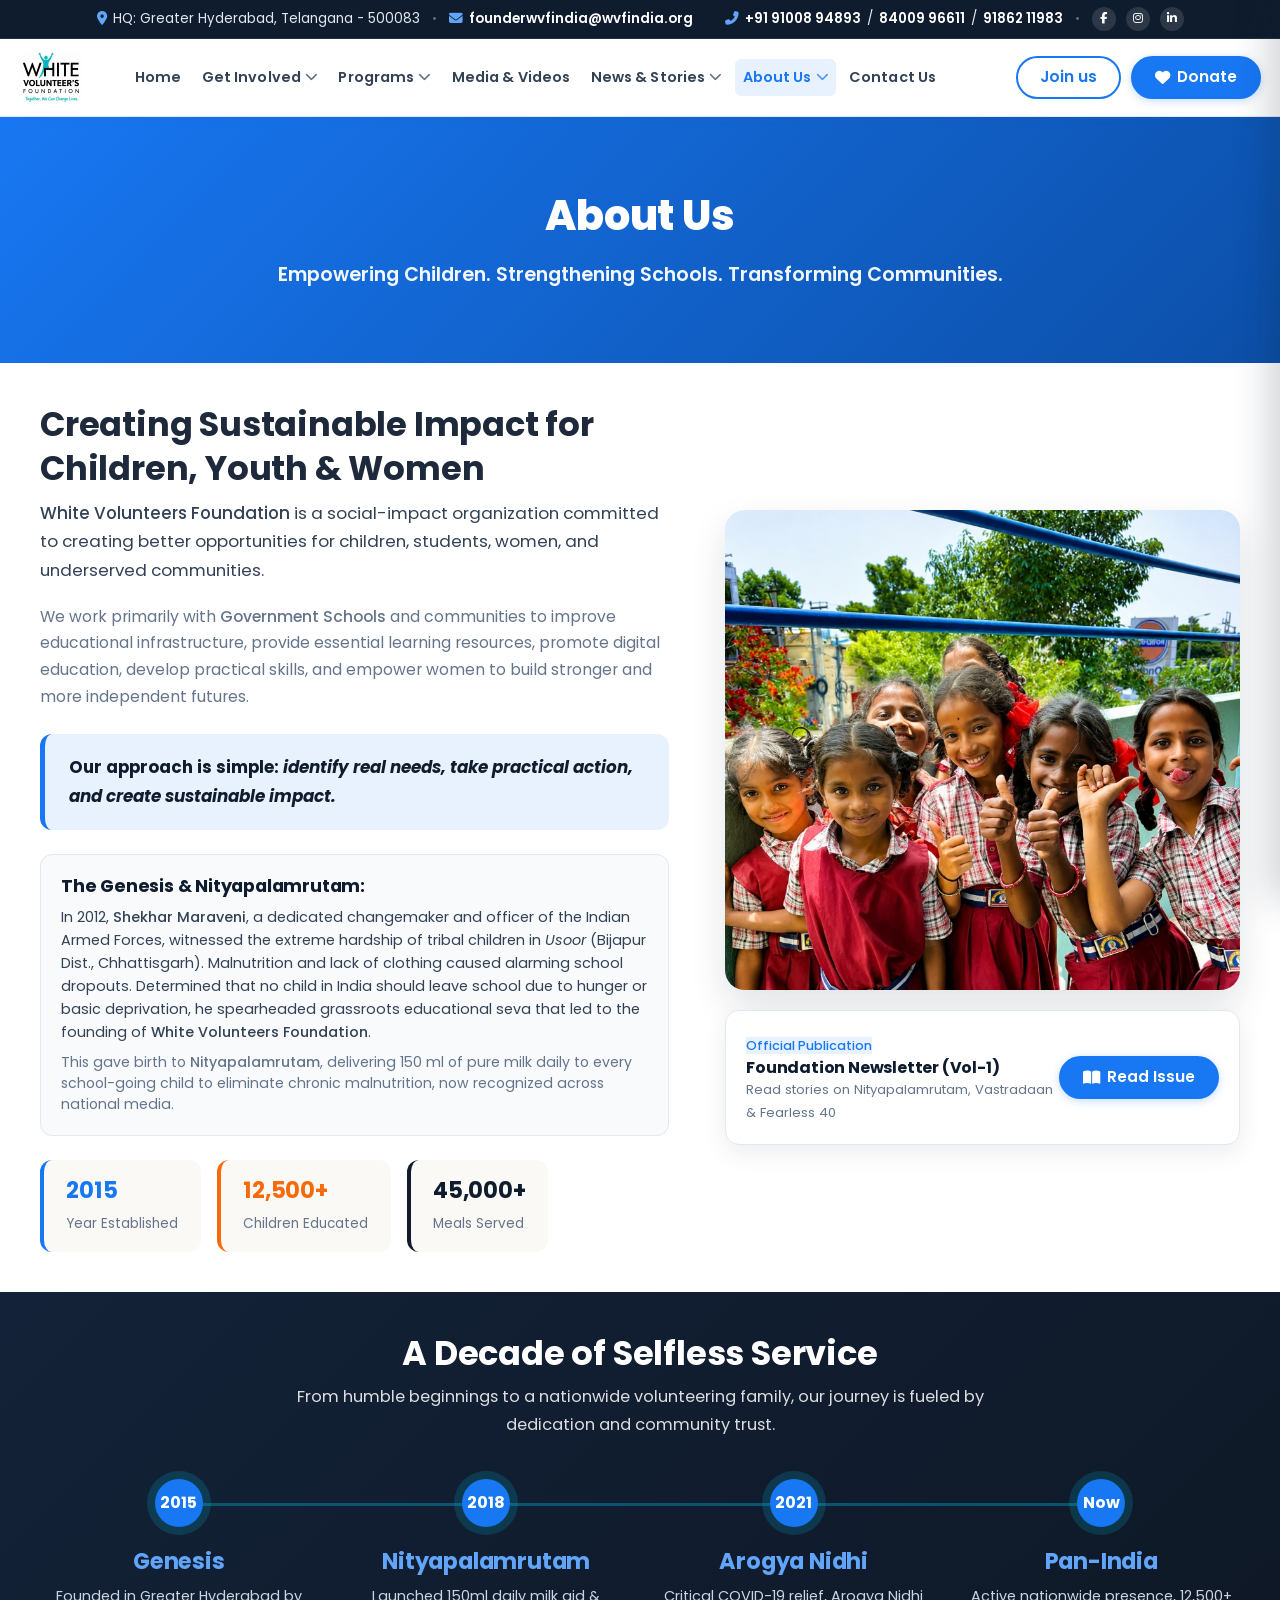
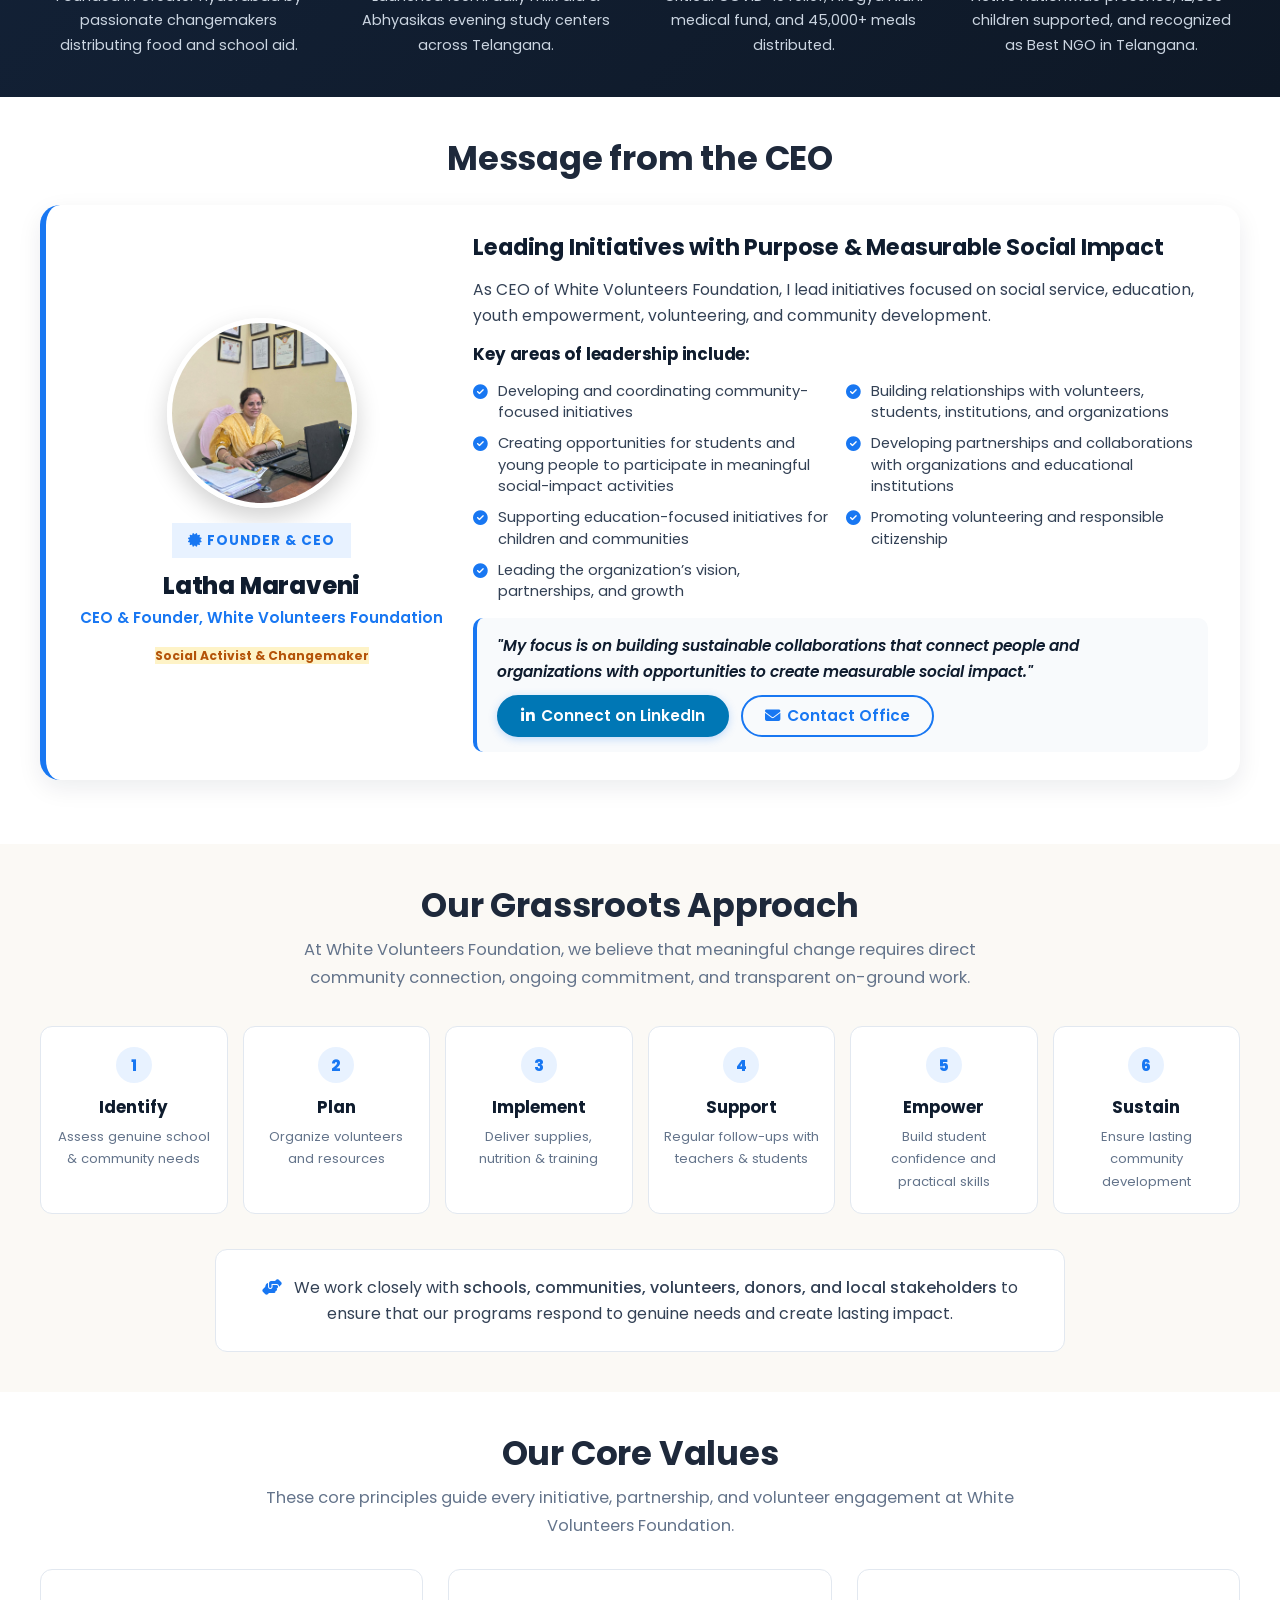
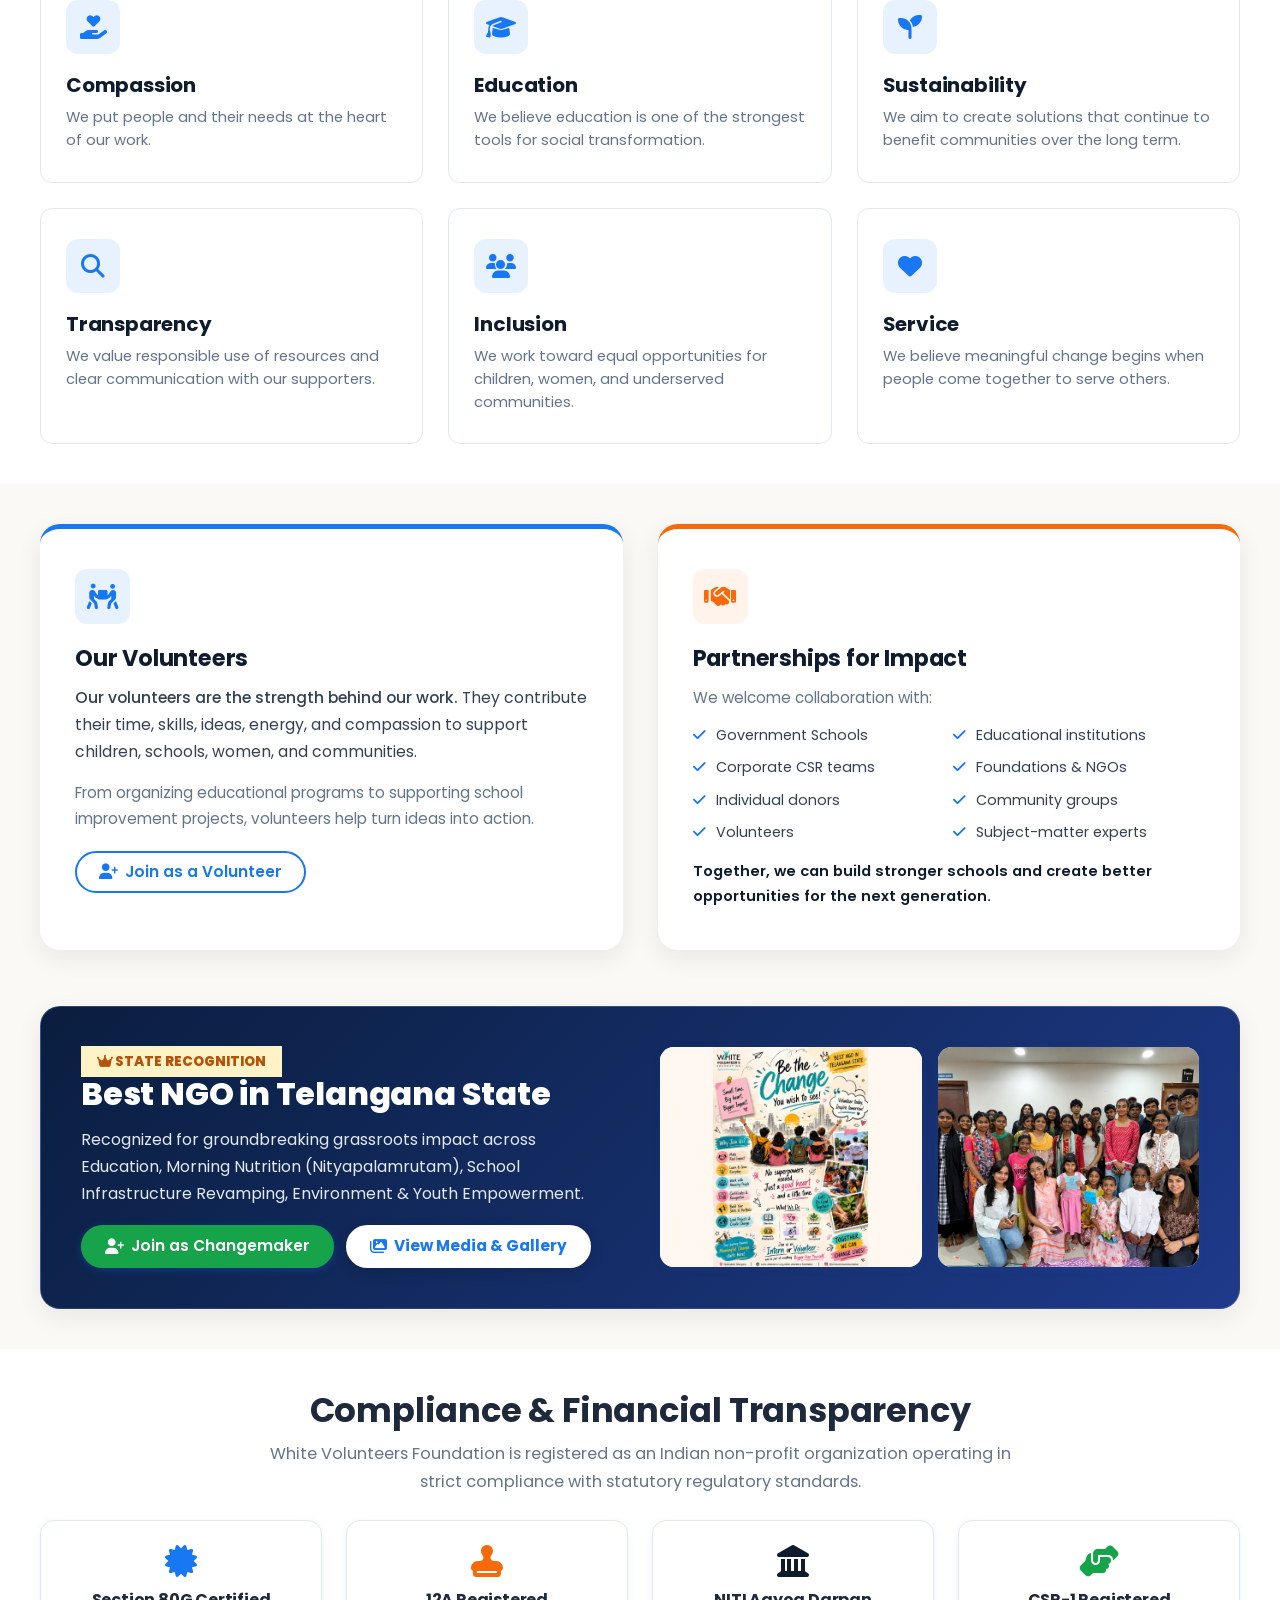
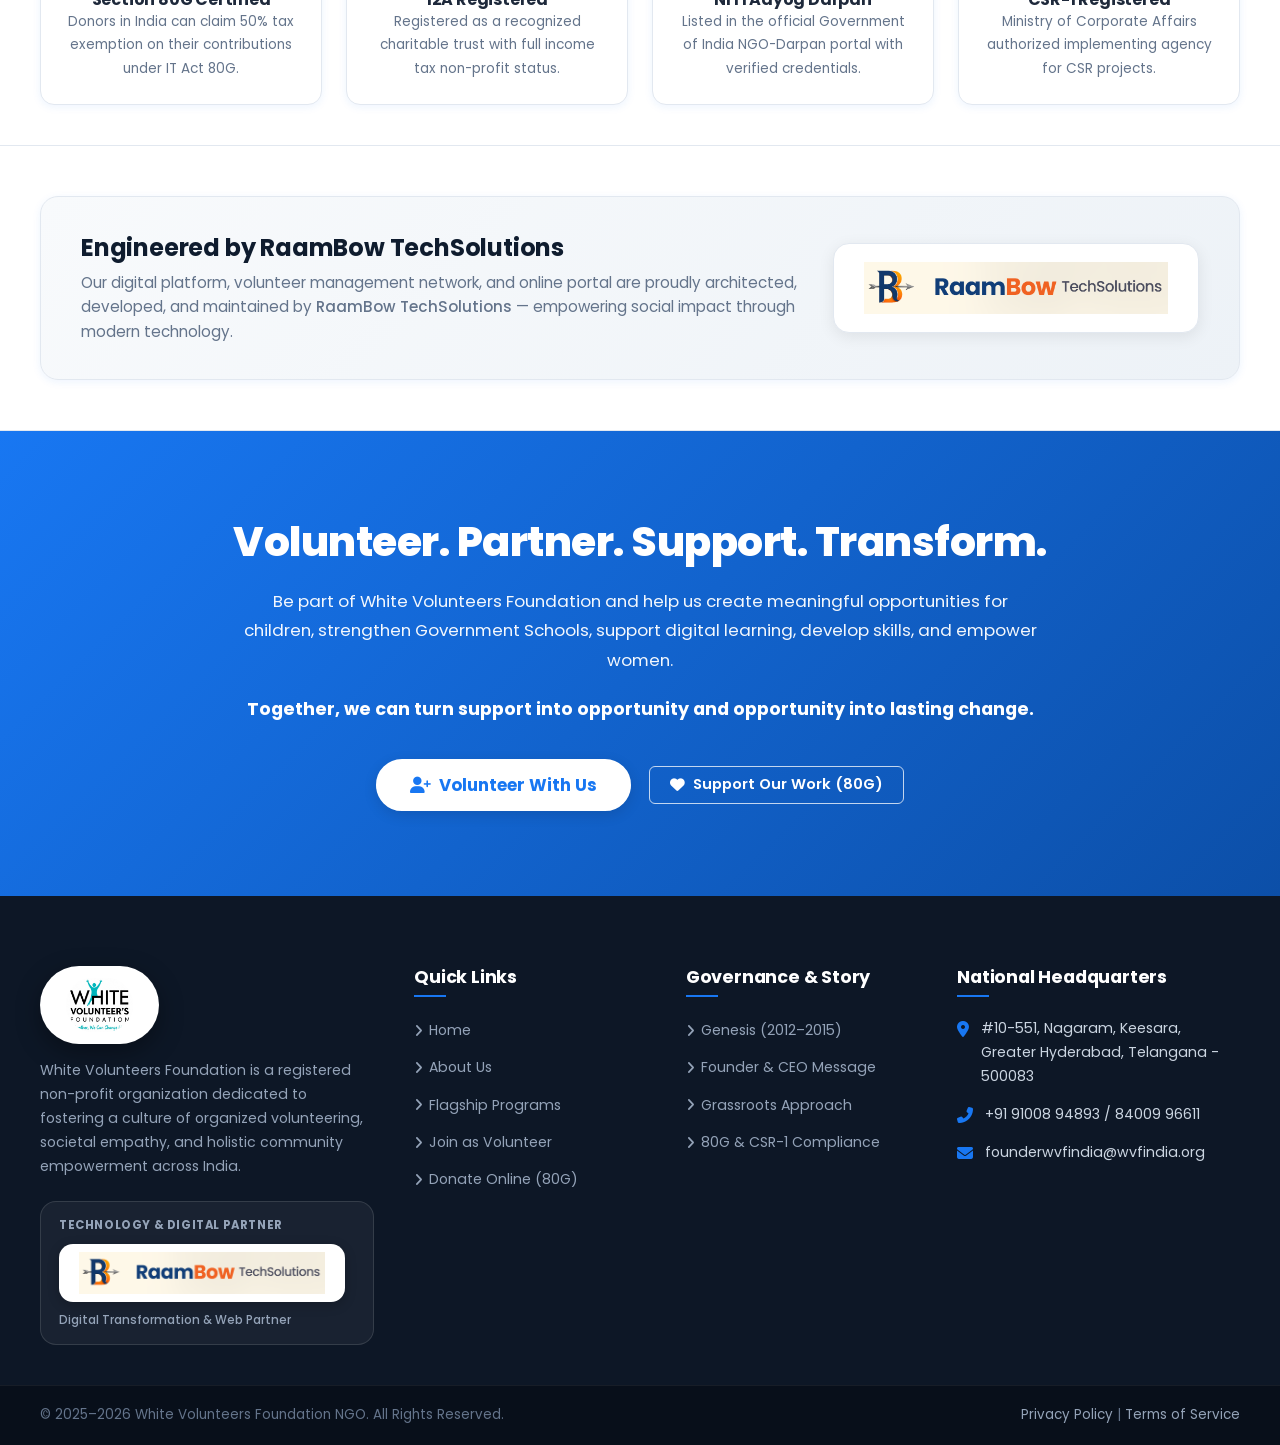
==== about.html @ 7753f667 "Update White Volunteers Foundation responsive UI, navigation and complete assets" ====
<!DOCTYPE html>
<html lang="en">
<head>
  <meta charset="UTF-8">
  <meta name="viewport" content="width=device-width, initial-scale=1.0">
  <title>About Us | White Volunteers Foundation</title>
  <meta name="description" content="Learn about White Volunteers Foundation's history, vision, leadership, philosophy of seva, and commitment to transparent social impact since 2015.">
  
  <!-- Favicon -->
  <link rel="icon" type="image/png" href="assets/images/logo.png">
  
  <!-- Google Fonts (Poppins: 400, 500, 600, 700, 800) -->
  <link rel="preconnect" href="https://fonts.googleapis.com">
  <link rel="preconnect" href="https://fonts.gstatic.com" crossorigin>
  <link href="https://fonts.googleapis.com/css2?family=Poppins:ital,wght@0,300;0,400;0,500;0,600;0,700;0,800;0,900;1,400;1,500;1,600;1,700&display=swap" rel="stylesheet">
  
  <!-- Font Awesome Icons -->
  <link rel="stylesheet" href="https://cdnjs.cloudflare.com/ajax/libs/font-awesome/6.5.1/css/all.min.css">
  
  <!-- Main Stylesheet -->
  <link rel="stylesheet" href="assets/css/style.css?v=3.0">
  <style>
    @media (max-width: 1260px) {
      .nav-menu, .nav-menu * {
        display: none !important;
        visibility: hidden !important;
        opacity: 0 !important;
        height: 0 !important;
        width: 0 !important;
        overflow: hidden !important;
        pointer-events: none !important;
      }
      .header-actions .btn-outline {
        display: none !important;
      }
      .mobile-toggle {
        display: flex !important;
      }
    }
  </style>

  <script>
    if ('scrollRestoration' in history) {
      history.scrollRestoration = 'manual';
    }
    window.scrollTo(0, 0);
  </script>
</head>
<body>

  <!-- Topbar -->
  <div class="topbar">
    <div class="container topbar-container">
      <div class="topbar-group">
        <span class="topbar-item"><i class="fas fa-map-marker-alt"></i> HQ: Greater Hyderabad, Telangana - 500083</span>
        <span class="topbar-sep">&bull;</span>
        <span class="topbar-item"><i class="fas fa-envelope"></i> <a href="mailto:founderwvfindia@wvfindia.org">founderwvfindia@wvfindia.org</a></span>
      </div>

      <div class="topbar-group">
        <span class="topbar-item"><i class="fas fa-phone-alt"></i> <a href="tel:+919100894893">+91 91008 94893</a> / <a href="tel:+918400996611">84009 96611</a> / <a href="tel:+919186211983">91862 11983</a></span>
        <span class="topbar-sep">&bull;</span>
        <div class="topbar-socials">
          <a href="https://www.facebook.com/www.wvfindia.org?mibextid=rS40aB7S9Ucbxw6v" target="_blank" aria-label="Facebook"><i class="fab fa-facebook-f"></i></a>
          <a href="https://www.instagram.com/p/DHYTIrJPWHr/?igsh=NXNieDFqODU4czhj" target="_blank" aria-label="Instagram"><i class="fab fa-instagram"></i></a>
          <a href="https://in.linkedin.com/in/latha-maraveni-44308a165" target="_blank" aria-label="LinkedIn"><i class="fab fa-linkedin-in"></i></a>
        </div>
      </div>
    </div>
  </div>

  <!-- Site Header -->
  <header class="site-header">
    <div class="container">
      <nav class="navbar">
        <!-- Logo -->
        <a href="index.html" class="logo-container" aria-label="White Volunteers Foundation Home">
          <img src="assets/images/logo.png" alt="White Volunteer's Foundation" class="brand-logo-img">
        </a>

        <!-- Desktop Navigation Menu -->
        <ul class="nav-menu">
          <li class="nav-item">
            <a href="index.html" class="nav-link">Home</a>
          </li>

          <!-- Get Involved Dropdown -->
          <li class="nav-item has-mega-menu">
            <a href="volunteer.html" class="nav-link">Get Involved <i class="fas fa-chevron-down"></i></a>
            <div class="mega-menu">
              <div class="container">
                <div class="mega-menu-grid">
                  <div>
                    <h4 class="mega-col-title">Volunteering Tracks</h4>
                    <ul class="mega-list">
                      <li><a href="volunteer.html#community-internship">Community Connect Internship</a></li>
                      <li><a href="volunteer.html" onclick="openVolunteerModal('Weekend Seva')">Weekend School Seva</a></li>
                      <li><a href="volunteer.html" onclick="openVolunteerModal('Skill Mentorship')">Student Skill Mentorship</a></li>
                      <li><a href="volunteer.html" onclick="openVolunteerModal('School Kit Drive')">School Kit Donation Drive</a></li>
                    </ul>
                  </div>
                  <div>
                    <h4 class="mega-col-title">Partnerships</h4>
                    <ul class="mega-list">
                      <li><a href="programs.html">Corporate CSR Collaborations</a></li>
                      <li><a href="about.html#values">Institutional Partnerships</a></li>
                      <li><a href="about.html#impact-approach">Our Grassroots Approach</a></li>
                      <li><a href="contact.html">Partner With Us</a></li>
                    </ul>
                  </div>
                  <div>
                    <h4 class="mega-col-title">Giving & Impact</h4>
                    <ul class="mega-list">
                      <li><a href="donate.html">Online Donation (80G Exemption)</a></li>
                      <li><a href="donate.html#payment-portal">Scan PhonePe QR</a></li>
                      <li><a href="newsletter.html">Foundation Newsletter Vol-1</a></li>
                    </ul>
                  </div>
                  <div class="mega-cta-card">
                    <h4>Make a Difference</h4>
                    <p>Join over 12,500 active volunteers today!</p>
                    <button class="btn btn-primary btn-sm" onclick="openVolunteerModal('Header Menu Signup')"><i class="fas fa-user-plus"></i> Join as Volunteer</button>
                  </div>
                </div>
              </div>
            </div>
          </li>

          <!-- Programs Dropdown -->
          <li class="nav-item has-mega-menu">
            <a href="programs.html" class="nav-link">Programs <i class="fas fa-chevron-down"></i></a>
            <div class="mega-menu">
              <div class="container">
                <div class="mega-menu-grid">
                  <div>
                    <h4 class="mega-col-title">5 Key Projects</h4>
                    <ul class="mega-list">
                      <li><a href="javascript:void(0)" onclick="openProjectModal(1)">1. School Renovation</a></li>
                      <li><a href="javascript:void(0)" onclick="openProjectModal(2)">2. Stationery Distribution</a></li>
                      <li><a href="javascript:void(0)" onclick="openProjectModal(3)">3. Student Skill Development</a></li>
                      <li><a href="javascript:void(0)" onclick="openProjectModal(4)">4. Digital Library in Schools</a></li>
                      <li><a href="javascript:void(0)" onclick="openProjectModal(5)">5. Women Empowerment</a></li>
                    </ul>
                  </div>
                  <div>
                    <h4 class="mega-col-title">Flagship Drives</h4>
                    <ul class="mega-list">
                      <li><a href="newsletter.html#nityapalamrutam">Nityapalamrutam Milk Aid</a></li>
                      <li><a href="newsletter.html#vastradaan">Vastradaan Clothing Drive</a></li>
                      <li><a href="newsletter.html#bhuddhishakti">Bhuddhishakti Scholarships</a></li>
                      <li><a href="newsletter.html#brainybirds">#BRAINYBIRDS School Seva</a></li>
                    </ul>
                  </div>
                  <div>
                    <h4 class="mega-col-title">Special Campaigns</h4>
                    <ul class="mega-list">
                      <li><a href="volunteer.html#internship">Community Connect Internship</a></li>
                      <li><a href="javascript:void(0)" onclick="openDonateModal(200, 'Education Today - 500 Children')">Education Today Campaign</a></li>
                      <li><a href="programs.html">View All Flagship Programs</a></li>
                    </ul>
                  </div>
                  <div class="mega-cta-card">
                    <h4 style="color: var(--primary);">Support A Child</h4>
                    <p>Sponsor a child's complete school stationery kit for only ₹200.</p>
                    <button class="btn btn-primary btn-sm" onclick="openDonateModal(200, 'Sponsor a Child')"><i class="fas fa-heart"></i> Donate ₹200</button>
                  </div>
                </div>
              </div>
            </div>
          </li>

          <!-- Media & Videos Link -->
          <li class="nav-item">
            <a href="media.html" class="nav-link">Media & Videos</a>
          </li>

          <!-- News & Stories Dropdown -->
          <li class="nav-item">
            <a href="newsletter.html" class="nav-link">News & Stories <i class="fas fa-chevron-down"></i></a>
            <ul class="dropdown-menu">
              <li><a href="newsletter.html" class="dropdown-item">Foundation Newsletter (Vol-1)</a></li>
              <li><a href="media.html" class="dropdown-item">Video Documentaries & Ground Action</a></li>
              <li><a href="https://timesofindia.indiatimes.com/city/hyderabad/officers-initiative-provides-nutrition-to-3k-students/amp_articleshow/116662040.cms" target="_blank" class="dropdown-item">Times of India National Feature</a></li>
              <li><a href="https://www.sakshi.com/telugu-news/family/start-school-breakfast-latha-maraveni-latha-maraveni-1443149" target="_blank" class="dropdown-item">Sakshi News Story</a></li>
            </ul>
          </li>

          <!-- About Us Dropdown -->
          <li class="nav-item">
            <a href="about.html" class="nav-link active">About Us <i class="fas fa-chevron-down"></i></a>
            <ul class="dropdown-menu">
              <li><a href="about.html#story" class="dropdown-item">Our Story & Journey</a></li>
              <li><a href="about.html#leadership-note" class="dropdown-item">Message from the CEO</a></li>
              <li><a href="about.html#impact-approach" class="dropdown-item">Our Grassroots Approach</a></li>
              <li><a href="about.html#values" class="dropdown-item">Our 6 Core Values</a></li>
            </ul>
          </li>

          <!-- Contact Us Link -->
          <li class="nav-item">
            <a href="contact.html" class="nav-link">Contact Us</a>
          </li>
        </ul>

        <!-- Right Side Action Buttons -->
        <div class="header-actions">
          <button class="btn btn-outline btn-sm" onclick="openVolunteerModal('Header Volunteer')">Join us</button>
          <button class="btn btn-primary btn-sm" onclick="openDonateModal(1000, 'Header Donate')"><i class="fas fa-heart"></i> Donate</button>
          <button class="mobile-toggle" aria-label="Open Navigation Menu"><i class="fas fa-bars"></i></button>
        </div>
      </nav>
    </div>
  </header>

  <!-- =========================================================================
       3. Mobile Off-Canvas Drawer (Rich, Interactive Navigation)
       ========================================================================= -->
  <div class="mobile-drawer-overlay"></div>
  <div class="mobile-drawer">
    <div class="drawer-header">
      <a href="index.html" class="logo-container" aria-label="White Volunteers Foundation">
        <img src="assets/images/logo.png" alt="White Volunteers Foundation" style="height: 48px; border-radius: 6px;">
      </a>
      <button class="drawer-close" aria-label="Close Navigation"><i class="fas fa-times"></i></button>
    </div>
    <ul class="mobile-nav-list">
      <li>
        <a href="index.html" class="mobile-nav-link">
          <span><i class="fas fa-home mobile-nav-icon"></i> Home</span>
        </a>
      </li>
      <li>
        <a href="volunteer.html" class="mobile-nav-link">
          <span><i class="fas fa-hands-helping mobile-nav-icon"></i> Get Involved</span>
        </a>
      </li>
      <li class="mobile-has-sub">
        <div class="mobile-link-row">
          <a href="programs.html" class="mobile-nav-link">
            <span><i class="fas fa-graduation-cap mobile-nav-icon"></i> Programs</span>
          </a>
          <button class="mobile-sub-toggle" aria-label="Toggle Programs Submenu"><i class="fas fa-chevron-down"></i></button>
        </div>
        <ul class="mobile-sub-menu">
          <li><a href="programs.html#breakfast"><i class="fas fa-utensils"></i> Free Breakfast Seva</a></li>
          <li><a href="programs.html#studyhours"><i class="fas fa-book-reader"></i> Evening Study Hours</a></li>
          <li><a href="newsletter.html#vastradaan"><i class="fas fa-tshirt"></i> Vastradaan Clothes</a></li>
          <li><a href="newsletter.html#bhuddhishakti"><i class="fas fa-award"></i> Bhuddhishakti Awards</a></li>
          <li><a href="newsletter.html#brainybirds"><i class="fas fa-dove"></i> #BRAINYBIRDS Seva</a></li>
          <li><a href="programs.html"><i class="fas fa-arrow-right"></i> View All 5 Programs</a></li>
        </ul>
      </li>
      <li>
        <a href="media.html" class="mobile-nav-link">
          <span><i class="fas fa-photo-video mobile-nav-icon"></i> Media & Videos</span>
        </a>
      </li>
      <li class="mobile-has-sub">
        <div class="mobile-link-row">
          <a href="newsletter.html" class="mobile-nav-link">
            <span><i class="fas fa-newspaper mobile-nav-icon"></i> News & Stories</span>
          </a>
          <button class="mobile-sub-toggle" aria-label="Toggle Stories Submenu"><i class="fas fa-chevron-down"></i></button>
        </div>
        <ul class="mobile-sub-menu">
          <li><a href="newsletter.html"><i class="fas fa-file-alt"></i> Foundation Newsletter (Vol-1)</a></li>
          <li><a href="media.html"><i class="fas fa-video"></i> Video Documentaries</a></li>
          <li><a href="https://timesofindia.indiatimes.com/city/hyderabad/officers-initiative-provides-nutrition-to-3k-students/amp_articleshow/116662040.cms" target="_blank"><i class="fas fa-external-link-alt"></i> Times of India National Feature</a></li>
          <li><a href="https://www.sakshi.com/telugu-news/family/start-school-breakfast-latha-maraveni-latha-maraveni-1443149" target="_blank"><i class="fas fa-external-link-alt"></i> Sakshi News Story</a></li>
        </ul>
      </li>
      <li class="mobile-has-sub open">
        <div class="mobile-link-row">
          <a href="about.html" class="mobile-nav-link active">
            <span><i class="fas fa-users mobile-nav-icon"></i> About Us</span>
          </a>
          <button class="mobile-sub-toggle" aria-label="Toggle About Submenu"><i class="fas fa-chevron-down"></i></button>
        </div>
        <ul class="mobile-sub-menu">
          <li><a href="about.html#story"><i class="fas fa-heart"></i> Our Story & Journey</a></li>
          <li><a href="about.html#leadership-note"><i class="fas fa-user-tie"></i> Message from the CEO</a></li>
          <li><a href="about.html#impact-approach"><i class="fas fa-seedling"></i> Grassroots Approach</a></li>
          <li><a href="about.html#values"><i class="fas fa-check-circle"></i> Our 6 Core Values</a></li>
        </ul>
      </li>
      <li>
        <a href="contact.html" class="mobile-nav-link">
          <span><i class="fas fa-phone-alt mobile-nav-icon"></i> Contact Us</span>
        </a>
      </li>
    </ul>
    <div class="drawer-footer">
      <button class="btn btn-primary" style="width: 100%; border-radius: 50px; font-weight: 700; padding: 12px;" onclick="openDonateModal(1000, 'Mobile Drawer')"><i class="fas fa-heart"></i> Donate Now</button>
      <button class="btn btn-outline" style="width: 100%; border-radius: 50px; font-weight: 600; padding: 10px;" onclick="openVolunteerModal('Mobile Drawer')"><i class="fas fa-user-plus"></i> Join as Volunteer</button>
      <div class="drawer-quick-contact">
        <a href="tel:+919100894893" class="quick-contact-btn"><i class="fas fa-phone-alt"></i> Call Us</a>
        <a href="https://wa.me/919100894893" target="_blank" class="quick-contact-btn whatsapp"><i class="fab fa-whatsapp"></i> WhatsApp</a>
      </div>
    </div>
  </div>

  <!-- Page Banner -->
  <section style="background: linear-gradient(135deg, var(--primary) 0%, #0c4fa8 100%); color: #fff; padding: 4.5rem 0; text-align: center;">
    <div class="container">
      <h1 style="color: #ffffff; margin-bottom: 1rem; font-size: 2.6rem; font-weight: 800;">About Us</h1>
      <p style="color: rgba(255, 255, 255, 0.95); max-width: 780px; margin: 0 auto; font-size: 1.2rem; font-weight: 600;">
        Empowering Children. Strengthening Schools. Transforming Communities.
      </p>
    </div>
  </section>

  <!-- About Us & Our Core Approach -->
  <section class="section-padding" id="story">
    <div class="container">
      <div style="display: grid; grid-template-columns: 1.1fr 0.9fr; gap: 3.5rem; align-items: center;">
        <div>
          <h2 class="section-title align-left">Creating Sustainable Impact for Children, Youth & Women</h2>
          <p style="font-size: 1.05rem; line-height: 1.7; color: var(--text-main); margin-bottom: 1.2rem;">
            <strong>White Volunteers Foundation</strong> is a social-impact organization committed to creating better opportunities for children, students, women, and underserved communities.
          </p>
          <p style="font-size: 0.98rem; line-height: 1.7; color: var(--text-muted); margin-bottom: 1.2rem;">
            We work primarily with <strong>Government Schools</strong> and communities to improve educational infrastructure, provide essential learning resources, promote digital education, develop practical skills, and empower women to build stronger and more independent futures.
          </p>
          <div style="background: var(--primary-light); padding: 1.2rem 1.5rem; border-radius: 12px; border-left: 5px solid var(--primary); margin: 1.5rem 0;">
            <p style="margin: 0; font-weight: 700; color: var(--secondary); font-size: 1.05rem;">
              Our approach is simple: <em>identify real needs, take practical action, and create sustainable impact.</em>
            </p>
          </div>
          
          <div style="background: var(--bg-subtle); padding: 20px; border-radius: 12px; margin-top: 20px; border: 1px solid var(--border-color);">
            <h4 style="color: var(--secondary); font-size: 1.1rem; margin-bottom: 8px;">The Genesis & Nityapalamrutam:</h4>
            <p style="font-size: 0.9rem; line-height: 1.6; color: var(--text-main); margin-bottom: 8px;">
              In 2012, <strong>Shekhar Maraveni</strong>, a dedicated changemaker and officer of the Indian Armed Forces, witnessed the extreme hardship of tribal children in <em>Usoor</em> (Bijapur Dist., Chhattisgarh). Malnutrition and lack of clothing caused alarming school dropouts. Determined that no child in India should leave school due to hunger or basic deprivation, he spearheaded grassroots educational seva that led to the founding of <strong>White Volunteers Foundation</strong>.
            </p>
            <p style="font-size: 0.88rem; line-height: 1.5; color: var(--text-muted); margin: 0;">
              This gave birth to <strong>Nityapalamrutam</strong>, delivering 150 ml of pure milk daily to every school-going child to eliminate chronic malnutrition, now recognized across national media.
            </p>
          </div>

          <div style="display: flex; gap: 1rem; margin-top: 1.5rem; flex-wrap: wrap;">
            <div style="background: var(--bg-warm); padding: 1rem 1.4rem; border-radius: 12px; border-left: 4px solid var(--primary);">
              <h4 style="color: var(--primary); font-size: 1.4rem; margin-bottom: 0.2rem;">2015</h4>
              <span style="font-size: 0.85rem; color: var(--text-muted);">Year Established</span>
            </div>
            <div style="background: var(--bg-warm); padding: 1rem 1.4rem; border-radius: 12px; border-left: 4px solid var(--accent);">
              <h4 style="color: var(--accent); font-size: 1.4rem; margin-bottom: 0.2rem;">12,500+</h4>
              <span style="font-size: 0.85rem; color: var(--text-muted);">Children Educated</span>
            </div>
            <div style="background: var(--bg-warm); padding: 1rem 1.4rem; border-radius: 12px; border-left: 4px solid var(--secondary);">
              <h4 style="color: var(--secondary); font-size: 1.4rem; margin-bottom: 0.2rem;">45,000+</h4>
              <span style="font-size: 0.85rem; color: var(--text-muted);">Meals Served</span>
            </div>
          </div>
        </div>

        <div>
          <img src="assets/images/school-girls-thumbs-up-outdoors.jpg" alt="White Volunteers Foundation School Engagement - Joyful Students" style="border-radius: 20px; box-shadow: var(--shadow-lg); width: 100%; height: 480px; object-fit: cover; object-position: center 15%;">
          
          <div style="background: #ffffff; padding: 20px; border-radius: 14px; box-shadow: var(--shadow-md); margin-top: 20px; border: 1px solid var(--border-color); display: flex; justify-content: space-between; align-items: center;">
            <div>
              <span class="badge" style="background: var(--primary-light); color: var(--primary); margin-bottom: 5px; font-size: 0.8rem;">Official Publication</span>
              <h4 style="margin: 0; font-size: 1rem; color: var(--secondary);">Foundation Newsletter (Vol-1)</h4>
              <p style="margin: 0; font-size: 0.82rem; color: var(--text-muted);">Read stories on Nityapalamrutam, Vastradaan & Fearless 40</p>
            </div>
            <a href="newsletter.html" class="btn btn-primary btn-sm"><i class="fas fa-book-open"></i> Read Issue</a>
          </div>
        </div>
      </div>
    </div>
  </section>


  <!-- Timeline / Milestone Section -->
  <section class="section-padding timeline-section" id="story">
    <div class="container">
      <div class="section-header text-center">
        <h2 class="section-title" style="color: #fff;">A Decade of Selfless Service</h2>
        <p class="section-desc" style="color: rgba(255, 255, 255, 0.85);">From humble beginnings to a nationwide volunteering family, our journey is fueled by dedication and community trust.</p>
      </div>

      <div class="timeline">
        <div class="timeline-line"></div>
        <div class="timeline-item">
          <span class="dot">2015</span>
          <h3>Genesis</h3>
          <p>Founded in Greater Hyderabad by passionate changemakers distributing food and school aid.</p>
        </div>
        <div class="timeline-item">
          <span class="dot">2018</span>
          <h3>Nityapalamrutam</h3>
          <p>Launched 150ml daily milk aid &amp; Abhyasikas evening study centers across Telangana.</p>
        </div>
        <div class="timeline-item">
          <span class="dot">2021</span>
          <h3>Arogya Nidhi</h3>
          <p>Critical COVID-19 relief, Arogya Nidhi medical fund, and 45,000+ meals distributed.</p>
        </div>
        <div class="timeline-item">
          <span class="dot">Now</span>
          <h3>Pan-India</h3>
          <p>Active nationwide presence, 12,500+ children supported, and recognized as Best NGO in Telangana.</p>
        </div>
      </div>
    </div>
  </section>

  <!-- CEO Leadership Note -->
  <section class="section-padding" id="leadership-note">
    <div class="container">
      <div class="section-header text-center">
        <h2 class="section-title">Message from the CEO</h2>
      </div>

      <div class="ceo-card">
        <div class="ceo-avatar-wrap">
          <div style="width: 190px; height: 190px; border-radius: 50%; overflow: hidden; margin: 0 auto 15px; border: 5px solid #ffffff; box-shadow: 0 10px 25px rgba(0,0,0,0.18);">
            <img src="assets/images/founder-ceo-latha-maraveni.jpg" alt="Latha Maraveni - CEO & Founder, White Volunteers Foundation" style="width: 100%; height: 100%; object-fit: cover; object-position: 40% 18%;">
          </div>
          <span class="ceo-badge-tag"><i class="fas fa-certificate"></i> Founder & CEO</span>
          <h3 class="ceo-name">Latha Maraveni</h3>
          <div class="ceo-role">CEO & Founder, White Volunteers Foundation</div>
          <div style="margin-top: 10px;">
            <span class="badge" style="background: #fef3c7; color: #b45309; font-size: 0.76rem; font-weight: 700;">Social Activist & Changemaker</span>
          </div>
        </div>

        <div class="ceo-content">
          <h3>Leading Initiatives with Purpose & Measurable Social Impact</h3>
          <p style="font-size: 0.98rem; line-height: 1.65; color: var(--text-main); margin-bottom: 15px;">
            As CEO of White Volunteers Foundation, I lead initiatives focused on social service, education, youth empowerment, volunteering, and community development.
          </p>
          
          <h4 style="font-size: 1.05rem; font-weight: 700; color: var(--secondary); margin-bottom: 10px;">Key areas of leadership include:</h4>
          <ul class="ceo-points-list">
            <li><i class="fas fa-check-circle"></i> Developing and coordinating community-focused initiatives</li>
            <li><i class="fas fa-check-circle"></i> Building relationships with volunteers, students, institutions, and organizations</li>
            <li><i class="fas fa-check-circle"></i> Creating opportunities for students and young people to participate in meaningful social-impact activities</li>
            <li><i class="fas fa-check-circle"></i> Developing partnerships and collaborations with organizations and educational institutions</li>
            <li><i class="fas fa-check-circle"></i> Supporting education-focused initiatives for children and communities</li>
            <li><i class="fas fa-check-circle"></i> Promoting volunteering and responsible citizenship</li>
            <li><i class="fas fa-check-circle"></i> Leading the organization’s vision, partnerships, and growth</li>
          </ul>

          <div style="background: var(--bg-subtle); padding: 15px 20px; border-radius: 10px; border-left: 4px solid var(--primary); margin-top: 15px;">
            <p style="font-weight: 600; color: var(--secondary); margin: 0 0 10px 0; font-size: 0.96rem; font-style: italic;">
              "My focus is on building sustainable collaborations that connect people and organizations with opportunities to create measurable social impact."
            </p>
            <div style="display: flex; gap: 12px; align-items: center; flex-wrap: wrap;">
              <a href="https://in.linkedin.com/in/latha-maraveni-44308a165" target="_blank" class="btn btn-primary btn-sm" style="background: #0077b5; border-color: #0077b5;"><i class="fab fa-linkedin-in"></i> Connect on LinkedIn</a>
              <a href="contact.html" class="btn btn-outline btn-sm"><i class="fas fa-envelope"></i> Contact Office</a>
            </div>
          </div>
        </div>
      </div>
    </div>
  </section>

  <!-- Our Grassroots Approach -->
  <section class="section-padding" style="background-color: var(--bg-warm);" id="impact-approach">
    <div class="container">
      <div class="section-header text-center">
        <h2 class="section-title">Our Grassroots Approach</h2>
        <p class="section-desc">At White Volunteers Foundation, we believe that meaningful change requires direct community connection, ongoing commitment, and transparent on-ground work.</p>
      </div>

      <div class="impact-lifecycle">
        <div class="lifecycle-step">
          <div class="lifecycle-step-num">1</div>
          <div class="lifecycle-step-title">Identify</div>
          <p style="font-size: 0.82rem; color: var(--text-muted); margin: 0;">Assess genuine school & community needs</p>
        </div>

        <div class="lifecycle-step">
          <div class="lifecycle-step-num">2</div>
          <div class="lifecycle-step-title">Plan</div>
          <p style="font-size: 0.82rem; color: var(--text-muted); margin: 0;">Organize volunteers and resources</p>
        </div>

        <div class="lifecycle-step">
          <div class="lifecycle-step-num">3</div>
          <div class="lifecycle-step-title">Implement</div>
          <p style="font-size: 0.82rem; color: var(--text-muted); margin: 0;">Deliver supplies, nutrition & training</p>
        </div>

        <div class="lifecycle-step">
          <div class="lifecycle-step-num">4</div>
          <div class="lifecycle-step-title">Support</div>
          <p style="font-size: 0.82rem; color: var(--text-muted); margin: 0;">Regular follow-ups with teachers & students</p>
        </div>

        <div class="lifecycle-step">
          <div class="lifecycle-step-num">5</div>
          <div class="lifecycle-step-title">Empower</div>
          <p style="font-size: 0.82rem; color: var(--text-muted); margin: 0;">Build student confidence and practical skills</p>
        </div>

        <div class="lifecycle-step">
          <div class="lifecycle-step-num">6</div>
          <div class="lifecycle-step-title">Sustain</div>
          <p style="font-size: 0.82rem; color: var(--text-muted); margin: 0;">Ensure lasting community development</p>
        </div>
      </div>

      <div style="background: #ffffff; padding: 25px 30px; border-radius: 12px; text-align: center; border: 1px solid var(--border-color); max-width: 850px; margin: 0 auto;">
        <p style="margin: 0; color: var(--text-main); font-size: 1rem; line-height: 1.6;">
          <i class="fas fa-hands-helping" style="color: var(--primary); margin-right: 8px;"></i>
          We work closely with <strong>schools, communities, volunteers, donors, and local stakeholders</strong> to ensure that our programs respond to genuine needs and create lasting impact.
        </p>
      </div>
    </div>
  </section>

  <!-- Our 6 Core Values -->
  <section class="section-padding" id="values">
    <div class="container">
      <div class="section-header text-center">
        <h2 class="section-title">Our Core Values</h2>
        <p class="section-desc">These core principles guide every initiative, partnership, and volunteer engagement at White Volunteers Foundation.</p>
      </div>

      <div class="values-grid-6">
        <div class="value-card-box">
          <div class="value-icon-circle"><i class="fas fa-hand-holding-heart"></i></div>
          <h3 class="value-title">Compassion</h3>
          <p class="value-desc">We put people and their needs at the heart of our work.</p>
        </div>

        <div class="value-card-box">
          <div class="value-icon-circle"><i class="fas fa-graduation-cap"></i></div>
          <h3 class="value-title">Education</h3>
          <p class="value-desc">We believe education is one of the strongest tools for social transformation.</p>
        </div>

        <div class="value-card-box">
          <div class="value-icon-circle"><i class="fas fa-seedling"></i></div>
          <h3 class="value-title">Sustainability</h3>
          <p class="value-desc">We aim to create solutions that continue to benefit communities over the long term.</p>
        </div>

        <div class="value-card-box">
          <div class="value-icon-circle"><i class="fas fa-search"></i></div>
          <h3 class="value-title">Transparency</h3>
          <p class="value-desc">We value responsible use of resources and clear communication with our supporters.</p>
        </div>

        <div class="value-card-box">
          <div class="value-icon-circle"><i class="fas fa-users"></i></div>
          <h3 class="value-title">Inclusion</h3>
          <p class="value-desc">We work toward equal opportunities for children, women, and underserved communities.</p>
        </div>

        <div class="value-card-box">
          <div class="value-icon-circle"><i class="fas fa-heart"></i></div>
          <h3 class="value-title">Service</h3>
          <p class="value-desc">We believe meaningful change begins when people come together to serve others.</p>
        </div>

      </div>
    </div>
  </section>

  <!-- Our Volunteers & Partnerships -->
  <section class="section-padding" style="background-color: var(--bg-warm);" id="volunteers-partnerships">
    <div class="container">
      <div style="display: grid; grid-template-columns: 1fr 1fr; gap: 35px;">
        <div style="background: #ffffff; padding: 40px 35px; border-radius: var(--radius-lg); box-shadow: var(--shadow-md); border-top: 5px solid var(--primary);">
          <div style="width: 55px; height: 55px; border-radius: 12px; background: var(--primary-light); color: var(--primary); display: flex; align-items: center; justify-content: center; font-size: 1.6rem; margin-bottom: 20px;">
            <i class="fas fa-people-carry"></i>
          </div>
          <h3 style="font-size: 1.4rem; color: var(--secondary); margin-bottom: 12px;">Our Volunteers</h3>
          <p style="font-size: 0.98rem; line-height: 1.7; color: var(--text-main); margin-bottom: 15px;">
            <strong>Our volunteers are the strength behind our work.</strong> They contribute their time, skills, ideas, energy, and compassion to support children, schools, women, and communities.
          </p>
          <p style="font-size: 0.95rem; line-height: 1.65; color: var(--text-muted); margin-bottom: 20px;">
            From organizing educational programs to supporting school improvement projects, volunteers help turn ideas into action.
          </p>
          <button class="btn btn-outline btn-sm" onclick="openVolunteerModal('About Page Volunteers')"><i class="fas fa-user-plus"></i> Join as a Volunteer</button>
        </div>

        <div style="background: #ffffff; padding: 40px 35px; border-radius: var(--radius-lg); box-shadow: var(--shadow-md); border-top: 5px solid var(--accent);">
          <div style="width: 55px; height: 55px; border-radius: 12px; background: var(--accent-light); color: var(--accent); display: flex; align-items: center; justify-content: center; font-size: 1.6rem; margin-bottom: 20px;">
            <i class="fas fa-handshake"></i>
          </div>
          <h3 style="font-size: 1.4rem; color: var(--secondary); margin-bottom: 12px;">Partnerships for Impact</h3>
          <p style="font-size: 0.95rem; line-height: 1.65; color: var(--text-muted); margin-bottom: 12px;">
            We welcome collaboration with:
          </p>
          <ul style="list-style: none; padding: 0; margin: 0 0 15px 0; display: grid; grid-template-columns: 1fr 1fr; gap: 8px; font-size: 0.9rem; color: var(--text-main);">
            <li><i class="fas fa-check" style="color: var(--primary); margin-right: 6px;"></i> Government Schools</li>
            <li><i class="fas fa-check" style="color: var(--primary); margin-right: 6px;"></i> Educational institutions</li>
            <li><i class="fas fa-check" style="color: var(--primary); margin-right: 6px;"></i> Corporate CSR teams</li>
            <li><i class="fas fa-check" style="color: var(--primary); margin-right: 6px;"></i> Foundations & NGOs</li>
            <li><i class="fas fa-check" style="color: var(--primary); margin-right: 6px;"></i> Individual donors</li>
            <li><i class="fas fa-check" style="color: var(--primary); margin-right: 6px;"></i> Community groups</li>
            <li><i class="fas fa-check" style="color: var(--primary); margin-right: 6px;"></i> Volunteers</li>
            <li><i class="fas fa-check" style="color: var(--primary); margin-right: 6px;"></i> Subject-matter experts</li>
          </ul>
          <p style="font-size: 0.92rem; font-weight: 600; color: var(--secondary); margin: 0;">
            Together, we can build stronger schools and create better opportunities for the next generation.
          </p>
        </div>
      </div>

      <!-- State Recognition Banner -->
      <div style="margin-top: 3.5rem; background: linear-gradient(135deg, #091e3e 0%, #1e3a8a 100%); color: #ffffff; border-radius: 20px; padding: 2.5rem; box-shadow: var(--shadow-md); border: 1px solid rgba(255,255,255,0.15);">
        <div style="display: grid; grid-template-columns: repeat(auto-fit, minmax(300px, 1fr)); gap: 2.5rem; align-items: center;">
          <div>
            <span class="badge" style="background: #fef3c7; color: #b45309; font-weight: 800; font-size: 0.85rem; padding: 6px 16px; margin-bottom: 12px;">
              <i class="fas fa-crown"></i> STATE RECOGNITION
            </span>
            <h2 style="color: #ffffff; font-size: 2rem; margin-bottom: 12px; font-weight: 800; line-height: 1.25;">
              Best NGO in Telangana State
            </h2>
            <p style="color: #e2e8f0; font-size: 1rem; line-height: 1.7; margin-bottom: 18px;">
              Recognized for groundbreaking grassroots impact across Education, Morning Nutrition (Nityapalamrutam), School Infrastructure Revamping, Environment & Youth Empowerment.
            </p>
            <div style="display: flex; gap: 12px; flex-wrap: wrap;">
              <button class="btn btn-primary btn-sm" style="background: #16a34a; border-color: #16a34a;" onclick="openVolunteerModal('Best NGO Telangana Volunteer')"><i class="fas fa-user-plus"></i> Join as Changemaker</button>
              <a href="media.html" class="btn btn-white btn-sm" style="color: #091e3e;"><i class="fas fa-images"></i> View Media & Gallery</a>
            </div>
          </div>
          <div style="display: grid; grid-template-columns: 1fr 1fr; gap: 1rem;">
            <div style="border-radius: 14px; overflow: hidden; box-shadow: var(--shadow-sm); background: #ffffff;">
              <img src="assets/images/poster-best-ngo-telangana-be-the-change.jpg" alt="Best NGO in Telangana State Poster" style="width: 100%; height: 220px; object-fit: contain; background: #fff8f0;">
            </div>
            <div style="border-radius: 14px; overflow: hidden; box-shadow: var(--shadow-sm); background: #ffffff;">
              <img src="assets/images/volunteers-children-community-hall.jpg" alt="Volunteers and children celebration" style="width: 100%; height: 220px; object-fit: cover;">
            </div>
          </div>
        </div>
      </div>
    </div>
  </section>

  <!-- Legal & Financial Transparency -->
  <section class="section-padding" id="financials">
    <div class="container">
      <div class="section-header text-center">
        <h2 class="section-title">Compliance & Financial Transparency</h2>
        <p class="section-desc">White Volunteers Foundation is registered as an Indian non-profit organization operating in strict compliance with statutory regulatory standards.</p>
      </div>

      <div style="display: grid; grid-template-columns: repeat(auto-fit, minmax(220px, 1fr)); gap: 1.5rem;">
        <div style="background: #fff; padding: 1.5rem; border-radius: 14px; text-align: center; border: 1px solid var(--border-color); box-shadow: var(--shadow-sm);">
          <i class="fas fa-certificate" style="font-size: 2rem; color: var(--primary); margin-bottom: 0.8rem;"></i>
          <h4>Section 80G Certified</h4>
          <p style="font-size: 0.85rem; color: var(--text-muted);">Donors in India can claim 50% tax exemption on their contributions under IT Act 80G.</p>
        </div>

        <div style="background: #fff; padding: 1.5rem; border-radius: 14px; text-align: center; border: 1px solid var(--border-color); box-shadow: var(--shadow-sm);">
          <i class="fas fa-stamp" style="font-size: 2rem; color: var(--accent); margin-bottom: 0.8rem;"></i>
          <h4>12A Registered</h4>
          <p style="font-size: 0.85rem; color: var(--text-muted);">Registered as a recognized charitable trust with full income tax non-profit status.</p>
        </div>

        <div style="background: #fff; padding: 1.5rem; border-radius: 14px; text-align: center; border: 1px solid var(--border-color); box-shadow: var(--shadow-sm);">
          <i class="fas fa-landmark" style="font-size: 2rem; color: var(--secondary); margin-bottom: 0.8rem;"></i>
          <h4>NITI Aayog Darpan</h4>
          <p style="font-size: 0.85rem; color: var(--text-muted);">Listed in the official Government of India NGO-Darpan portal with verified credentials.</p>
        </div>

        <div style="background: #fff; padding: 1.5rem; border-radius: 14px; text-align: center; border: 1px solid var(--border-color); box-shadow: var(--shadow-sm);">
          <i class="fas fa-handshake-angle" style="font-size: 2rem; color: #16a34a; margin-bottom: 0.8rem;"></i>
          <h4>CSR-1 Registered</h4>
          <p style="font-size: 0.85rem; color: var(--text-muted);">Ministry of Corporate Affairs authorized implementing agency for CSR projects.</p>
        </div>
      </div>
    </div>
  </section>

  <!-- Technology & Innovation Partner Spotlight -->
  <section style="padding: 50px 0; background: #ffffff; border-top: 1px solid var(--border-color); border-bottom: 1px solid var(--border-color);">
    <div class="container">
      <div style="background: linear-gradient(135deg, #f8fafc 0%, #edf2f7 100%); border-radius: 18px; padding: 35px 40px; border: 1px solid #e2e8f0; display: flex; align-items: center; justify-content: space-between; flex-wrap: wrap; gap: 25px; box-shadow: var(--shadow-sm);">
        <div style="flex: 1; min-width: 280px;">
          <h3 style="color: var(--secondary); font-size: 1.5rem; margin-bottom: 8px;">Engineered by RaamBow TechSolutions</h3>
          <p style="color: var(--text-muted); font-size: 0.95rem; line-height: 1.6; margin-bottom: 0;">
            Our digital platform, volunteer management network, and online portal are proudly architected, developed, and maintained by <strong>RaamBow TechSolutions</strong> — empowering social impact through modern technology.
          </p>
        </div>
        <div style="background: #ffffff; padding: 18px 30px; border-radius: 16px; box-shadow: 0 4px 16px rgba(0,0,0,0.08); border: 1px solid #e2e8f0; display: flex; align-items: center;">
          <a href="https://raambow.com" target="_blank" rel="noopener" title="Visit RaamBow TechSolutions">
            <img src="assets/images/raambow-techsolutions-logo.png" alt="RaamBow TechSolutions" style="height: 52px; width: auto; display: block;">
          </a>
        </div>
      </div>
    </div>
  </section>

  <!-- Join Us CTA -->
  <section class="cta-banner-section">
    <div class="container">
      <div class="cta-banner-content">
        <h2 class="cta-banner-title">Volunteer. Partner. Support. Transform.</h2>
        <p class="cta-banner-desc">
          Be part of White Volunteers Foundation and help us create meaningful opportunities for children, strengthen Government Schools, support digital learning, develop skills, and empower women.
        </p>
        <p class="cta-banner-tagline">
          Together, we can turn support into opportunity and opportunity into lasting change.
        </p>
        <div class="cta-banner-buttons">
          <button class="btn btn-white btn-lg" onclick="openVolunteerModal('About Bottom CTA')">
            <i class="fas fa-user-plus"></i> Volunteer With Us
          </button>
          <button class="btn btn-outline-white btn-lg" onclick="openDonateModal(1000, 'Support Our Work (80G)')">
            <i class="fas fa-heart"></i> Support Our Work (80G)
          </button>
        </div>
      </div>
    </div>
  </section>

  <!-- Footer -->
  <footer class="site-footer">
    <div class="footer-top">
      <div class="container">
        <div class="footer-grid">
          <div class="footer-brand">
            <a href="index.html" class="footer-brand-logo-wrap">
              <img src="assets/images/logo.png" alt="White Volunteer's Foundation" class="footer-brand-logo-img">
            </a>
            <p>White Volunteers Foundation is a registered non-profit organization dedicated to fostering a culture of organized volunteering, societal empathy, and holistic community empowerment across India.</p>
            
            <!-- Technology & Digital Partner -->
            <div class="footer-tech-partner-card">
              <div class="footer-tech-partner-label">Technology &amp; Digital Partner</div>
              <a href="https://raambow.com" target="_blank" rel="noopener" class="dev-brand-badge-lg" title="RaamBow TechSolutions - Digital Partner">
                <img src="assets/images/raambow-techsolutions-logo.png" alt="RaamBow TechSolutions" class="dev-brand-logo-lg">
              </a>
              <div style="font-size: 0.74rem; color: #94a3b8; font-weight: 500;">Digital Transformation &amp; Web Partner</div>
            </div>
          </div>

          <div class="footer-col">
            <h4>Quick Links</h4>
            <ul class="footer-links">
              <li><a href="index.html"><i class="fas fa-angle-right"></i> Home</a></li>
              <li><a href="about.html"><i class="fas fa-angle-right"></i> About Us</a></li>
              <li><a href="programs.html"><i class="fas fa-angle-right"></i> Flagship Programs</a></li>
              <li><a href="volunteer.html"><i class="fas fa-angle-right"></i> Join as Volunteer</a></li>
              <li><a href="donate.html"><i class="fas fa-angle-right"></i> Donate Online (80G)</a></li>
            </ul>
          </div>

          <div class="footer-col">
            <h4>Governance & Story</h4>
            <ul class="footer-links">
              <li><a href="#story"><i class="fas fa-angle-right"></i> Genesis (2012–2015)</a></li>
              <li><a href="#leadership-note"><i class="fas fa-angle-right"></i> Founder & CEO Message</a></li>
              <li><a href="#impact-approach"><i class="fas fa-angle-right"></i> Grassroots Approach</a></li>
              <li><a href="#financials"><i class="fas fa-angle-right"></i> 80G & CSR-1 Compliance</a></li>
            </ul>
          </div>

          <div class="footer-col">
            <h4>National Headquarters</h4>
            <div class="footer-contact-item">
              <i class="fas fa-map-marker-alt"></i>
              <span>#10-551, Nagaram, Keesara, Greater Hyderabad, Telangana - 500083</span>
            </div>
            <div class="footer-contact-item">
              <i class="fas fa-phone-alt"></i>
              <span><a href="tel:+919100894893" style="color: inherit;">+91 91008 94893</a> / <a href="tel:+918400996611" style="color: inherit;">84009 96611</a></span>
            </div>
            <div class="footer-contact-item">
              <i class="fas fa-envelope"></i>
              <span><a href="mailto:founderwvfindia@wvfindia.org" style="color: inherit;">founderwvfindia@wvfindia.org</a></span>
            </div>
          </div>
        </div>
      </div>
    </div>
    <div class="footer-bottom">
      <div class="container">
        <div>&copy; 2025–2026 White Volunteers Foundation NGO. All Rights Reserved.</div>
        <div><a href="contact.html">Privacy Policy</a> | <a href="contact.html">Terms of Service</a></div>
      </div>
    </div>
  </footer>

  <!-- Modals (Global Interactive System) -->
  <div class="modal-overlay" id="projectModal">
    <div class="modal-card modal-card-lg">
      <div class="modal-header">
        <h3 id="projectModalTitle">Project Details</h3>
        <button class="modal-close" aria-label="Close modal"><i class="fas fa-times"></i></button>
      </div>
      <div class="modal-body" id="projectModalBody"></div>
      <div class="modal-footer" id="projectModalFooter"></div>
    </div>
  </div>

  <div class="modal-overlay" id="detailsModal">
    <div class="modal-card modal-card-lg">
      <div class="modal-header">
        <h3 id="detailsModalTitle">Details</h3>
        <button class="modal-close" aria-label="Close modal"><i class="fas fa-times"></i></button>
      </div>
      <div class="modal-body" id="detailsModalBody"></div>
      <div class="modal-footer" id="detailsModalFooter">
        <button class="btn btn-outline" onclick="closeAllModals()">Close</button>
      </div>
    </div>
  </div>

  <div class="modal-overlay" id="videoModal">
    <div class="modal-card modal-card-lg">
      <div class="modal-header">
        <h3 id="videoModalTitle"><i class="fab fa-youtube" style="color: #ff0000;"></i> Video Documentary</h3>
        <button class="modal-close" aria-label="Close modal"><i class="fas fa-times"></i></button>
      </div>
      <div class="modal-body">
        <div class="video-modal-wrap" id="videoPlayerWrap"></div>
        <p id="videoModalDesc" style="font-size: 0.92rem; color: var(--text-muted); line-height: 1.6; margin-bottom: 0;"></p>
      </div>
      <div class="modal-footer">
        <a id="videoModalDirectLink" href="https://www.youtube.com/@WhiteVolunteersFoundation" target="_blank" class="btn btn-outline btn-sm"><i class="fab fa-youtube"></i> Watch on YouTube</a>
        <button class="btn btn-primary btn-sm" onclick="closeAllModals()">Done</button>
      </div>
    </div>
  </div>

  <!-- Pure Full-View Poster Lightbox Modal (No Text, Pure Image) -->
  <div class="modal-overlay poster-lightbox-overlay" id="posterModal" onclick="if(event.target === this) closeAllModals()">
    <button class="poster-lightbox-close" onclick="closeAllModals()" aria-label="Close Lightbox">&times;</button>
    <div class="poster-lightbox-container">
      <img src="" alt="Campaign Poster" id="posterModalImg" class="poster-lightbox-img">
      <div class="poster-lightbox-actions" id="posterModalActions"></div>
    </div>
  </div>

  <div class="modal-overlay" id="volunteerModal">
    <div class="modal-card">
      <div class="modal-header">
        <h3>Volunteer Registration Form</h3>
        <button class="modal-close" aria-label="Close modal"><i class="fas fa-times"></i></button>
      </div>
      <div class="modal-body">
        <form onsubmit="handleVolunteerSubmit(event)">
          <div class="form-group">
            <label for="volName">Full Name *</label>
            <input type="text" id="volName" class="form-control" placeholder="e.g. Rahul Sharma" required>
          </div>
          <div style="display: grid; grid-template-columns: 1fr 1fr; gap: 1rem;">
            <div class="form-group">
              <label for="volPhone">Phone / WhatsApp *</label>
              <input type="tel" id="volPhone" class="form-control" placeholder="+91 91008 94893" required>
            </div>
            <div class="form-group">
              <label for="volEmail">Email *</label>
              <input type="email" id="volEmail" class="form-control" placeholder="rahul@example.com" required>
            </div>
          </div>
          <div style="display: grid; grid-template-columns: 1fr 1fr; gap: 1rem;">
            <div class="form-group">
              <label for="volCity">Your City *</label>
              <input type="text" id="volCity" class="form-control" placeholder="Hyderabad" required>
            </div>
            <div class="form-group">
              <label for="volDomain">Area of Interest *</label>
              <select id="volDomain" class="form-control">
                <option value="1. School Renovation & Infrastructure">1. School Renovation & Infrastructure</option>
                <option value="2. Stationery & Learning Materials">2. Stationery & Learning Materials</option>
                <option value="3. Skill Development for Students">3. Student Skill Development</option>
                <option value="4. Digital Library in Govt Schools">4. Digital Library in Schools</option>
                <option value="5. Women Empowerment">5. Women Empowerment</option>
                <option value="Community Connect Internship">Community Connect Internship</option>
                <option value="Weekend School Seva">Weekend School Seva</option>
              </select>
            </div>
          </div>
          <button type="submit" class="btn btn-primary" style="width: 100%; padding: 12px; margin-top: 10px;">
            Submit Application
          </button>
        </form>
      </div>
    </div>
  </div>

  <div class="modal-overlay" id="donateModal">
    <div class="modal-card">
      <div class="modal-header">
        <h3>Support White Volunteers Foundation</h3>
        <button class="modal-close" aria-label="Close modal"><i class="fas fa-times"></i></button>
      </div>
      <div class="modal-body">
        <div style="text-align: center; margin-bottom: 1.2rem;">
          <span class="badge" style="background: #f0fdf4; color: #15803d; font-weight: 700; font-size: 0.82rem; margin-bottom: 6px;">80G TAX EXEMPTION BENEFIT</span>
          <h4 style="color: var(--secondary); font-size: 1.2rem; margin-bottom: 4px;">Make an Instant Contribution</h4>
          <p style="font-size: 0.88rem; color: var(--text-muted); margin: 0;">Supporting: <strong id="donateModalCause" style="color: var(--primary);">Education & Nutrition Programs</strong></p>
        </div>

        <div class="payment-card" style="padding: 20px; box-shadow: none; border: 1px solid #e2e8f0; border-radius: 14px; margin-bottom: 15px;">
          <div style="font-size: 0.85rem; font-weight: 700; color: var(--secondary); margin-bottom: 8px;">
            <i class="fas fa-qrcode" style="color: #5f259f;"></i> Scan Official PhonePe QR Code:
          </div>
          <div style="text-align: center; margin-bottom: 12px;">
            <img src="assets/images/phonepe-donation-qr.jpg" alt="White Volunteers Foundation PhonePe QR" style="max-width: 200px; height: auto; border-radius: 10px; border: 1px solid #e2e8f0; margin: 0 auto; display: block;" onerror="this.src='assets/images/logo.png'">
          </div>
          <div style="background: #f8fafc; padding: 10px 12px; border-radius: 8px; border: 1px solid #e2e8f0; font-size: 0.85rem; display: flex; justify-content: space-between; align-items: center;">
            <span>UPI ID: <strong>urbandonors@ybl</strong></span>
            <button class="btn btn-outline btn-sm" style="padding: 4px 10px; font-size: 0.78rem;" onclick="copyToClipboard('urbandonors@ybl', 'UPI ID')"><i class="fas fa-copy"></i> Copy</button>
          </div>
        </div>
      </div>
      <div class="modal-footer">
        <button class="btn btn-outline" onclick="closeAllModals()">Close</button>
        <a href="donate.html" class="btn btn-primary"><i class="fas fa-receipt"></i> Full 80G Page</a>
      </div>
    </div>
  </div>

  <script src="assets/js/main.js"></script>
</body>
</html>
---- assets/css/style.css ----
@import url('https://fonts.googleapis.com/css2?family=Poppins:ital,wght@0,300;0,400;0,500;0,600;0,700;0,800;0,900;1,400;1,500;1,600;1,700&display=swap');

/* ==========================================================================
   White Volunteers Foundation - Design System & Stylesheet
   Theme: Sky Blue & Modern Non-Profit (Kadence Theme Style)
   ========================================================================== */

/* --- CSS Variables / Design Tokens --- */
:root {
  /* Brand Vibrant Royal Blue Theme (Extracted from Swatch) */
  --primary: #1877f2;              /* Vibrant Royal Blue */
  --primary-dark: #1263d0;         /* Darker Blue for hover */
  --primary-darker: #0c4fa8;       /* Deep Blue for active states */
  --primary-light: #e8f2ff;        /* Soft Blue Tint */
  --primary-subtle: #f2f7ff;       /* Ultra Soft Blue */
  
  /* Accent & Highlight Colors */
  --accent: #f76a0c;               /* Warm Saffron Accent for CTAs */
  --accent-hover: #e05e07;
  --accent-light: #fff3eb;
  --cyan-bright: #60a5fa;          /* Bright Azure Highlight */

  /* Dark Navy & Neutral Foundation */
  --secondary: #0f1c2e;            /* Deep Navy Slate */
  --secondary-light: #172a45;
  --dark: #1e293b;                 /* Main Dark Text */
  --text-main: #334155;            /* Body Text */
  --text-muted: #64748b;           /* Muted Text */
  --text-light: #94a3b8;           /* Subtle / Borders */
  
  /* Backgrounds */
  --bg-page: #ffffff;
  --bg-warm: #fbf9f5;              /* Warm Cream / Off-White */
  --bg-subtle: #f8fafc;
  --bg-dark: #0b1523;              /* Dark Section Background */
  --bg-hero: #111e30;              /* Deep Indigo / Navy Hero */
  
  /* Borders & Shadows */
  --border-color: #e2e8f0;
  --border-light: #f1f5f9;
  --shadow-sm: 0 2px 8px rgba(24, 119, 242, 0.08);
  --shadow-md: 0 8px 24px rgba(15, 28, 46, 0.08);
  --shadow-lg: 0 16px 36px rgba(15, 28, 46, 0.12);
  --shadow-brand: 0 8px 25px rgba(24, 119, 242, 0.28);

  /* Typography - Poppins Font System */
  --font-heading: 'Poppins', -apple-system, BlinkMacSystemFont, 'Segoe UI', Roboto, sans-serif;
  --font-body: 'Poppins', -apple-system, BlinkMacSystemFont, 'Segoe UI', Roboto, sans-serif;
  --font-nav: 'Poppins', -apple-system, BlinkMacSystemFont, 'Segoe UI', Roboto, sans-serif;
  --font-main: 'Poppins', -apple-system, BlinkMacSystemFont, 'Segoe UI', Roboto, sans-serif;
  --font-cursive: 'Poppins', -apple-system, BlinkMacSystemFont, 'Segoe UI', Roboto, sans-serif;
  --font-cursive: 'Poppins', -apple-system, BlinkMacSystemFont, 'Segoe UI', Roboto, sans-serif;

  /* UI Transitions & Radius */
  --radius-sm: 6px;
  --radius-md: 12px;
  --radius-lg: 20px;
  --radius-pill: 50px;
  --transition: all 0.2s ease;
}

/* --- Base & Reset --- */
*, *::before, *::after {
  box-sizing: border-box;
  margin: 0;
  padding: 0;
}

html {
  scroll-behavior: smooth;
  font-size: 16px;
}

body {
  font-family: var(--font-body);
  font-weight: 400;
  background-color: var(--bg-page);
  color: var(--text-main);
  line-height: 1.7;
  overflow-x: hidden;
  -webkit-font-smoothing: antialiased;
}

img {
  max-width: 100%;
  height: auto;
  display: block;
}

a {
  color: var(--primary);
  text-decoration: none;
  transition: var(--transition);
}

a:hover {
  color: var(--primary-dark);
}

ul {
  list-style: none;
}

/* Headings: Poppins 700 - 800 */
h1, h2, h3, h4, h5, h6,
.hero-title,
.hero-modern-title,
.section-title,
.campaign-editorial-title,
.stat-number,
.stat-val,
.mega-col-title,
.footer-col-title,
.modal-title {
  font-family: var(--font-heading);
  color: var(--dark);
  font-weight: 700;
  line-height: 1.3;
  letter-spacing: -0.2px;
}

h1, h2,
.hero-modern-title,
.section-title {
  font-weight: 800;
}

/* Navigation & Buttons: Poppins 600 */
.nav-link,
.nav-item a,
.mega-list li a,
.dropdown-item,
.mobile-nav-link,
.btn,
.btn-primary,
.btn-outline,
.btn-accent,
.btn-hero-donate,
.btn-hero-volunteer,
.btn-hero-programs,
.header-actions button,
.filter-btn,
.pagination-btn,
.tab-btn,
button,
.topbar a,
input[type="submit"],
input[type="button"] {
  font-family: var(--font-nav);
  font-weight: 600;
}

/* Body text: Poppins 400 - 500 */
p,
span,
li,
a,
input,
select,
textarea,
label,
td,
th,
blockquote,
.section-desc,
.hero-modern-desc,
.benefit-desc,
.feature-box p {
  font-family: var(--font-body);
  font-weight: 400;
}

strong,
b,
.font-medium,
.stat-lbl,
label,
.fw-500,
.card-tag,
.badge {
  font-weight: 500;
}

.container {
  width: 100%;
  max-width: 1240px;
  margin: 0 auto;
  padding: 0 20px;
}

/* --- Topbar (Single Line Layout - Centered in Middle) --- */
.topbar {
  background: var(--secondary);
  color: #ffffff;
  font-size: 0.84rem;
  padding: 7px 0;
  border-bottom: 1px solid rgba(255, 255, 255, 0.08);
}

.topbar .container,
.topbar-container {
  display: flex;
  flex-direction: row;
  justify-content: center;
  align-items: center;
  gap: clamp(16px, 2.5vw, 36px);
  flex-wrap: wrap;
  text-align: center;
}

.topbar-group,
.topbar-upper-line,
.topbar-down-line {
  display: flex;
  align-items: center;
  justify-content: center;
  gap: 12px;
  flex-wrap: wrap;
}

.topbar-item {
  display: inline-flex;
  align-items: center;
  gap: 6px;
  color: #e2e8f0;
  white-space: nowrap;
}

.topbar-item i {
  color: var(--cyan-bright);
  font-size: 0.85rem;
}

.topbar-item a {
  color: #ffffff;
  text-decoration: none;
  transition: var(--transition);
}

.topbar-item a:hover {
  color: var(--cyan-bright);
}

.topbar-sep {
  color: rgba(255, 255, 255, 0.35);
  font-size: 0.8rem;
  user-select: none;
}

.topbar-socials {
  display: inline-flex;
  align-items: center;
  gap: 10px;
}

.topbar-socials a {
  color: #ffffff;
  width: 24px;
  height: 24px;
  display: inline-flex;
  align-items: center;
  justify-content: center;
  border-radius: 50%;
  background: rgba(255, 255, 255, 0.12);
  font-size: 0.72rem;
  transition: var(--transition);
}

.topbar-socials a:hover {
  background: var(--primary);
  color: #ffffff;
  transform: translateY(-2px);
}

/* --- Main Navigation Header --- */
.site-header {
  position: sticky;
  top: 0;
  z-index: 1000;
  background-color: rgba(255, 255, 255, 0.98);
  backdrop-filter: blur(10px);
  -webkit-backdrop-filter: blur(10px);
  border-bottom: 1px solid var(--border-color);
  box-shadow: var(--shadow-sm);
  width: 100%;
}

.site-header .container {
  width: 100%;
  max-width: 100% !important;
  margin: 0 auto;
  padding: 0 clamp(14px, 1.5vw, 24px);
}

.topbar .container {
  max-width: 1440px;
  margin: 0 auto;
  padding-left: 20px;
  padding-right: 20px;
}

.navbar {
  display: flex;
  align-items: center;
  justify-content: space-between;
  width: 100%;
  gap: clamp(8px, 1.2vw, 16px);
  padding: 0.65rem 0;
}

/* Logo Image Container */
.logo-container {
  display: inline-flex;
  align-items: center;
  gap: 10px;
  text-decoration: none;
  padding: 2px 0;
  flex-shrink: 0;
}

.brand-logo-img {
  height: 52px;
  width: auto;
  max-width: 180px;
  object-fit: contain;
  border-radius: 8px;
  display: block;
}

.brand-title-wrap {
  display: flex;
  flex-direction: column;
}

.brand-main-text {
  font-family: var(--font-heading);
  font-size: 1.15rem;
  font-weight: 800;
  color: var(--primary);
  line-height: 1.1;
  letter-spacing: -0.2px;
}

.brand-tagline-text {
  font-size: 0.76rem;
  font-weight: 500;
  color: var(--text-muted);
  letter-spacing: 0.2px;
}

/* Navigation Links */
.nav-menu {
  display: flex;
  align-items: center;
  gap: clamp(2px, 0.4vw, 6px);
  list-style: none;
  margin: 0 auto;
  padding: 0;
  flex-shrink: 1;
  min-width: 0;
  flex-wrap: nowrap !important;
  white-space: nowrap;
}

.nav-item {
  position: relative;
  list-style: none;
}

.nav-link {
  color: var(--text-main);
  font-weight: 700;
  font-size: clamp(0.9rem, 0.95vw, 1.02rem);
  padding: 6px clamp(6px, 0.6vw, 10px);
  border-radius: var(--radius-sm);
  display: inline-flex;
  align-items: center;
  gap: 4px;
  white-space: nowrap;
  letter-spacing: 0.1px;
  transition: var(--transition);
}

.nav-link i {
  font-size: 0.8rem;
  opacity: 0.75;
  transition: transform 0.25s ease;
}

.nav-link:hover, .nav-link.active {
  color: var(--primary);
  background: var(--primary-light);
}

.nav-item:hover > .nav-link i {
  transform: rotate(180deg);
}

/* Dropdown Menus */
.dropdown-menu {
  position: absolute;
  top: 100%;
  left: 0;
  width: 260px;
  background: #ffffff;
  border-radius: var(--radius-md);
  box-shadow: var(--shadow-lg);
  border: 1px solid var(--border-color);
  padding: 12px 0;
  opacity: 0;
  visibility: hidden;
  transform: translateY(12px);
  transition: var(--transition);
  z-index: 1005;
}

/* Align right-hand dropdown menus to the right edge of parent item to avoid overlapping adjacent links */
.nav-item:nth-last-child(-n+2) .dropdown-menu {
  left: auto;
  right: 0;
}

.nav-item:hover .dropdown-menu {
  opacity: 1;
  visibility: visible;
  transform: translateY(0);
}

.dropdown-item {
  padding: 13px 22px;
  color: var(--dark);
  font-size: 1.08rem;
  font-weight: 600;
  display: flex;
  align-items: center;
  gap: 12px;
  transition: var(--transition);
}

.dropdown-item i {
  color: var(--primary);
  font-size: 1rem;
}

.dropdown-item:hover {
  background: var(--primary-light);
  color: var(--primary);
  padding-left: 24px;
}

/* Mega Menu Dropdowns */
.nav-item.has-mega-menu {
  position: static;
}

.mega-menu {
  position: absolute;
  top: 100%;
  left: 0;
  width: 100%;
  background: #ffffff;
  box-shadow: var(--shadow-lg);
  border-top: 2px solid var(--primary);
  border-bottom: 1px solid var(--border-color);
  padding: 30px 0;
  opacity: 0;
  visibility: hidden;
  transform: translateY(15px);
  transition: var(--transition);
  z-index: 1001;
}

.nav-item.has-mega-menu:hover .mega-menu {
  opacity: 1;
  visibility: visible;
  transform: translateY(0);
}

.mega-menu .container {
  max-width: 1240px;
  margin: 0 auto;
}

.mega-menu-grid {
  display: grid;
  grid-template-columns: repeat(4, 1fr);
  gap: 30px;
}

.mega-col-title {
  font-size: 1.1rem;
  font-weight: 700;
  color: var(--primary);
  margin-bottom: 15px;
  padding-bottom: 8px;
  border-bottom: 2px solid var(--primary-light);
  display: flex;
  align-items: center;
  gap: 8px;
}

.mega-list li {
  margin-bottom: 10px;
}

.mega-list a {
  color: var(--text-main);
  font-size: 0.98rem;
  font-weight: 600;
  display: flex;
  align-items: center;
  gap: 8px;
  transition: var(--transition);
}

.mega-list a i {
  font-size: 0.75rem;
  color: var(--primary);
}

.mega-list a:hover {
  color: var(--primary);
  transform: translateX(4px);
}

.mega-cta-card {
  background: linear-gradient(135deg, var(--primary-light), #d5f2f9);
  padding: 20px;
  border-radius: var(--radius-md);
  border: 1px solid rgba(0, 168, 204, 0.2);
}

.mega-cta-card h4 {
  color: var(--primary-darker);
  font-size: 1.05rem;
  margin-bottom: 8px;
}

.mega-cta-card p {
  font-size: 0.82rem;
  color: var(--text-main);
  margin-bottom: 15px;
}

/* Header Actions */
.header-actions {
  display: flex;
  align-items: center;
  gap: clamp(6px, 0.8vw, 10px);
  flex-shrink: 0;
  margin-left: auto;
}

/* Standard & Pill Buttons */
.btn {
  display: inline-flex;
  align-items: center;
  justify-content: center;
  gap: 8px;
  padding: 10px 22px;
  font-size: 0.9rem;
  font-weight: 600;
  border-radius: var(--radius-pill);
  cursor: pointer;
  border: 2px solid transparent;
  transition: var(--transition);
  text-decoration: none;
  font-family: var(--font-heading);
  white-space: nowrap;
  flex-shrink: 0;
  line-height: 1.2;
}

.btn-sm {
  padding: 10px 22px;
  font-size: 0.96rem;
  white-space: nowrap;
  flex-shrink: 0;
  display: inline-flex;
  align-items: center;
  gap: 7px;
}

.btn-lg {
  padding: 14px 32px;
  font-size: 1.05rem;
  white-space: nowrap;
  flex-shrink: 0;
}

/* Text Alignment & Box Utilities */
.text-center { text-align: center !important; }
.text-left { text-align: left !important; }
.text-right { text-align: right !important; }
.mx-auto { margin-left: auto !important; margin-right: auto !important; }

/* Sky Blue Primary Buttons */
.btn-primary {
  background-color: var(--primary);
  color: #ffffff;
  border-color: var(--primary);
  box-shadow: 0 2px 8px rgba(24, 119, 242, 0.25);
}

.btn-primary:hover {
  background-color: var(--primary-dark);
  border-color: var(--primary-dark);
  color: #ffffff;
}

.btn-outline {
  background-color: transparent;
  color: var(--primary);
  border-color: var(--primary);
}

.btn-outline:hover {
  background-color: var(--primary);
  color: #ffffff;
}

/* Warm Saffron Accent Button */
.btn-accent {
  background-color: var(--accent);
  color: #ffffff;
  border-color: var(--accent);
  box-shadow: 0 2px 8px rgba(247, 106, 12, 0.25);
}

.btn-accent:hover {
  background-color: var(--accent-hover);
  border-color: var(--accent-hover);
  color: #ffffff;
}

.btn-white {
  background: #ffffff;
  color: var(--primary) !important;
  border: 2px solid #ffffff;
  font-weight: 700;
  box-shadow: 0 4px 14px rgba(0, 0, 0, 0.12);
  transition: all 0.25s ease;
}

.btn-white:hover {
  background: #f8fafc;
  color: var(--primary-dark) !important;
  transform: translateY(-2px);
  box-shadow: 0 6px 20px rgba(0, 0, 0, 0.18);
}

.btn-outline-white {
  background: transparent;
  color: #ffffff !important;
  border: 2px solid #ffffff;
  font-weight: 700;
  transition: all 0.25s ease;
}

.btn-outline-white:hover {
  background: #ffffff;
  color: var(--primary) !important;
  border-color: #ffffff;
  transform: translateY(-2px);
  box-shadow: 0 6px 20px rgba(0, 0, 0, 0.18);
}

/* =========================================================================
   Call To Action (CTA) Banner Section - Perfectly Balanced & Centered
   ========================================================================= */
.cta-banner-section {
  position: relative;
  background: linear-gradient(135deg, var(--primary) 0%, #0c4fa8 100%);
  color: #ffffff;
  padding: clamp(60px, 8vw, 85px) 0;
  text-align: center;
  overflow: hidden;
}

.cta-banner-content {
  max-width: 860px;
  margin: 0 auto;
  text-align: center;
  display: flex;
  flex-direction: column;
  align-items: center;
  justify-content: center;
}

.cta-banner-title {
  color: #ffffff !important;
  font-size: clamp(2rem, 3.2vw, 2.75rem);
  font-weight: 800;
  margin-bottom: 20px;
  line-height: 1.25;
  text-align: center;
  letter-spacing: -0.5px;
  width: 100%;
}

.cta-banner-desc {
  color: rgba(255, 255, 255, 0.95);
  font-size: clamp(1.05rem, 1.3vw, 1.18rem);
  line-height: 1.75;
  margin: 0 auto 20px auto;
  text-align: center;
  max-width: 800px;
  width: 100%;
}

.cta-banner-tagline {
  color: #ffffff;
  font-weight: 700;
  font-size: clamp(1.1rem, 1.35vw, 1.25rem);
  margin: 0 auto 34px auto;
  text-align: center;
  max-width: 800px;
  width: 100%;
}

.cta-banner-buttons {
  display: flex;
  gap: 18px;
  justify-content: center;
  align-items: center;
  flex-wrap: wrap;
  width: 100%;
}

/* Mobile Nav Drawer */
.mobile-toggle {
  display: none;
  background: none;
  border: none;
  font-size: 1.4rem;
  color: var(--dark);
  cursor: pointer;
  padding: 6px;
}

.mobile-drawer-overlay {
  position: fixed;
  top: 0;
  left: 0;
  width: 100vw;
  height: 100vh;
  background: rgba(0, 0, 0, 0.6);
  backdrop-filter: blur(4px);
  z-index: 1999;
  opacity: 0;
  visibility: hidden;
  transition: var(--transition);
}

.mobile-drawer-overlay.active {
  opacity: 1;
  visibility: visible;
}

/* Mobile Nav Drawer & Rich UI */
.mobile-drawer {
  position: fixed;
  top: 0;
  right: -340px;
  width: min(88vw, 340px);
  height: 100vh;
  height: 100dvh;
  background: #ffffff;
  z-index: 2000;
  box-shadow: -10px 0 35px rgba(15, 28, 46, 0.2);
  display: flex;
  flex-direction: column;
  transition: transform 0.35s cubic-bezier(0.16, 1, 0.3, 1);
  overflow-y: auto;
  -webkit-overflow-scrolling: touch;
}

.mobile-drawer.active {
  transform: translateX(-340px);
}

.drawer-header {
  display: flex;
  align-items: center;
  justify-content: space-between;
  padding: 16px 20px;
  border-bottom: 1px solid var(--border-color);
  background: #ffffff;
  position: sticky;
  top: 0;
  z-index: 10;
}

.drawer-close {
  width: 38px;
  height: 38px;
  border-radius: 50%;
  background: var(--bg-subtle);
  border: 1px solid var(--border-color);
  font-size: 1.15rem;
  color: var(--secondary);
  cursor: pointer;
  display: inline-flex;
  align-items: center;
  justify-content: center;
  transition: var(--transition);
}

.drawer-close:hover {
  background: #fee2e2;
  color: #dc2626;
  border-color: #fca5a5;
  transform: rotate(90deg);
}

.mobile-nav-list {
  padding: 12px 14px;
  flex: 1;
  display: flex;
  flex-direction: column;
  gap: 6px;
}

.mobile-has-sub {
  display: flex;
  flex-direction: column;
}

.mobile-link-row {
  display: flex;
  align-items: center;
  justify-content: space-between;
  width: 100%;
}

.mobile-nav-link {
  display: flex;
  align-items: center;
  justify-content: space-between;
  padding: 12px 16px;
  color: var(--dark);
  font-weight: 700;
  font-size: 1.02rem;
  border-radius: 12px;
  transition: var(--transition);
  flex: 1;
}

.mobile-nav-link span {
  display: inline-flex;
  align-items: center;
  gap: 12px;
}

.mobile-nav-icon {
  width: 22px;
  color: var(--primary);
  font-size: 1.05rem;
  text-align: center;
}

.mobile-nav-link:hover, .mobile-nav-link.active {
  background: var(--primary-light);
  color: var(--primary);
}

.mobile-sub-toggle {
  width: 38px;
  height: 38px;
  border-radius: 10px;
  background: var(--bg-subtle);
  border: 1px solid var(--border-color);
  color: var(--text-muted);
  font-size: 0.88rem;
  display: inline-flex;
  align-items: center;
  justify-content: center;
  cursor: pointer;
  margin-left: 8px;
  transition: var(--transition);
  flex-shrink: 0;
}

.mobile-sub-toggle i {
  transition: transform 0.25s ease;
}

.mobile-has-sub.open .mobile-sub-toggle {
  background: var(--primary-light);
  color: var(--primary);
  border-color: var(--primary);
}

.mobile-has-sub.open .mobile-sub-toggle i {
  transform: rotate(180deg);
}

.mobile-sub-menu {
  display: none;
  background: #f8fafc;
  border-radius: 12px;
  padding: 8px 12px;
  margin: 4px 0 8px 14px;
  border-left: 2.5px solid var(--primary);
}

.mobile-has-sub.open .mobile-sub-menu {
  display: flex;
  flex-direction: column;
  gap: 4px;
  animation: mobileFadeIn 0.25s ease forwards;
}

@keyframes mobileFadeIn {
  from { opacity: 0; transform: translateY(-6px); }
  to { opacity: 1; transform: translateY(0); }
}

.mobile-sub-menu a {
  display: flex;
  align-items: center;
  gap: 10px;
  padding: 9px 12px;
  color: var(--text-main);
  font-size: 0.92rem;
  font-weight: 600;
  border-radius: 8px;
  transition: var(--transition);
}

.mobile-sub-menu a i {
  font-size: 0.85rem;
  color: var(--primary);
  width: 16px;
  text-align: center;
}

.mobile-sub-menu a:hover {
  background: var(--primary-light);
  color: var(--primary);
  padding-left: 16px;
}

.drawer-footer {
  padding: 16px 18px;
  border-top: 1px solid var(--border-color);
  display: flex;
  flex-direction: column;
  gap: 10px;
  background: #ffffff;
}

.drawer-quick-contact {
  display: flex;
  gap: 8px;
  margin-top: 4px;
}

.quick-contact-btn {
  flex: 1;
  display: inline-flex;
  align-items: center;
  justify-content: center;
  gap: 6px;
  padding: 9px;
  border-radius: 10px;
  font-size: 0.82rem;
  font-weight: 700;
  background: var(--bg-subtle);
  color: var(--secondary);
  border: 1px solid var(--border-color);
  text-decoration: none;
  transition: var(--transition);
}

.quick-contact-btn:hover {
  background: var(--primary-light);
  color: var(--primary);
}

.quick-contact-btn.whatsapp {
  background: #edfbf2;
  color: #16a34a;
  border-color: #bbf7d0;
}

.quick-contact-btn.whatsapp:hover {
  background: #22c55e;
  color: #ffffff;
}

/* ==========================================================================
   YFS Style Chapters Hero Banner (Telangana - Hyderabad Landmark Map Layout)
   ========================================================================== */
.chapter-hero-yfs {
  background: linear-gradient(135deg, #150f24 0%, #201738 50%, #120e20 100%);
  color: #ffffff;
  padding: 4.5rem 0 3.5rem;
  position: relative;
  overflow: hidden;
}

.chapter-hero-grid {
  display: grid;
  grid-template-columns: 1fr 1.3fr;
  gap: 40px;
  align-items: center;
}

.chapter-map-cutout-container {
  position: relative;
  display: flex;
  align-items: center;
  justify-content: center;
}

/* State/City Cutout Mask */
.map-mask-wrap {
  position: relative;
  width: 100%;
  max-width: 440px;
  height: 320px;
  border-radius: 20px;
  overflow: hidden;
  box-shadow: 0 12px 35px rgba(0, 0, 0, 0.4);
  border: 2px solid rgba(0, 168, 204, 0.4);
}

.map-mask-img {
  width: 100%;
  height: 100%;
  object-fit: cover;
  transform: scale(1.02);
  transition: transform 0.5s ease;
}

.map-mask-wrap:hover .map-mask-img {
  transform: scale(1.08);
}

.map-badge-overlay {
  position: absolute;
  bottom: 15px;
  left: 15px;
  background: rgba(19, 34, 56, 0.85);
  backdrop-filter: blur(8px);
  padding: 6px 14px;
  border-radius: 30px;
  border: 1px solid rgba(0, 168, 204, 0.5);
  font-size: 0.82rem;
  color: #ffffff;
}

.chapter-hero-content {
  position: relative;
  z-index: 2;
}

.chapter-hero-title-gold {
  color: #fca311;
  font-size: 2.6rem;
  font-weight: 800;
  letter-spacing: 1px;
  text-transform: uppercase;
  margin-bottom: 0.6rem;
  text-shadow: 0 2px 10px rgba(0, 0, 0, 0.4);
}

.chapter-hero-subtitle-blue {
  color: var(--cyan-bright);
  font-size: 1.15rem;
  font-weight: 600;
  margin-bottom: 1rem;
}

/* =========================================================================
   Full-Width 5-Image Photo Showcase (Clean, High-Definition, No Text Overlay)
   ========================================================================= */
.hero-photo-showcase-section {
  position: relative;
  width: 100%;
  height: clamp(600px, 82vh, 880px);
  overflow: hidden;
  background: #0f1c2e;
}

.hero-showcase-slides {
  position: absolute;
  top: 0;
  left: 0;
  width: 100%;
  height: 100%;
  z-index: 1;
}

.showcase-slide {
  position: absolute;
  top: 0;
  left: 0;
  width: 100%;
  height: 100%;
  opacity: 0;
  visibility: hidden;
  transition: opacity 0.45s ease;
}

.showcase-slide.active {
  opacity: 1;
  visibility: visible;
  z-index: 1;
}

.showcase-slide img {
  width: 100%;
  height: 100%;
  object-fit: cover;
  object-position: center 25%;
  display: block;
}

.showcase-slide:nth-child(3) img {
  object-position: center 65%;
}

/* Soft bottom vignette only for subtle control contrast */
.hero-showcase-gradient {
  position: absolute;
  bottom: 0;
  left: 0;
  width: 100%;
  height: 140px;
  background: linear-gradient(to top, rgba(0, 0, 0, 0.45) 0%, transparent 100%);
  z-index: 2;
  pointer-events: none;
}

/* Navigation Arrow Controls */
.hero-showcase-arrow {
  position: absolute;
  top: 50%;
  transform: translateY(-50%);
  width: 52px;
  height: 52px;
  border-radius: 50%;
  background: rgba(15, 28, 46, 0.65);
  backdrop-filter: blur(8px);
  border: 1.5px solid rgba(255, 255, 255, 0.35);
  color: #ffffff;
  display: flex;
  align-items: center;
  justify-content: center;
  cursor: pointer;
  z-index: 10;
  transition: all 0.25s ease;
  font-size: 1.2rem;
}

.hero-showcase-arrow:hover {
  background: var(--primary);
  border-color: var(--primary);
  transform: translateY(-50%) scale(1.1);
  box-shadow: 0 4px 16px rgba(24, 119, 242, 0.5);
}

.hero-showcase-prev {
  left: clamp(18px, 3vw, 44px);
}

.hero-showcase-next {
  right: clamp(18px, 3vw, 44px);
}

/* 5-Slide Indicator Dots */
.hero-showcase-dots {
  position: absolute;
  bottom: 28px;
  left: 50%;
  transform: translateX(-50%);
  display: flex;
  align-items: center;
  gap: 9px;
  z-index: 10;
  background: rgba(15, 28, 46, 0.65);
  backdrop-filter: blur(8px);
  padding: 8px 18px;
  border-radius: 30px;
  border: 1px solid rgba(255, 255, 255, 0.25);
}

.showcase-dot {
  width: 10px;
  height: 10px;
  border-radius: 50%;
  background: rgba(255, 255, 255, 0.5);
  cursor: pointer;
  transition: all 0.3s ease;
}

.showcase-dot.active {
  background: var(--primary);
  box-shadow: 0 0 12px rgba(24, 119, 242, 0.85);
  width: 28px;
  border-radius: 8px;
}

@media (max-width: 991px) {
  .hero-photo-showcase-section {
    height: clamp(500px, 70vh, 650px);
  }
}

@media (max-width: 768px) {
  .hero-photo-showcase-section {
    height: clamp(400px, 60vh, 520px);
  }
  
  .hero-showcase-arrow {
    width: 42px;
    height: 42px;
    font-size: 1rem;
  }
}

/* =========================================================================
   Floating Impact Stats Strip (Grand Full-Page Width & Prominent Badges)
   ========================================================================= */
.floating-stats-wrapper {
  position: relative;
  z-index: 10;
  margin-top: 18px;
  margin-bottom: 24px;
  width: 100%;
  padding: 0 clamp(12px, 2vw, 36px);
  box-sizing: border-box;
}

.floating-stats-wrapper .container {
  max-width: 1440px;
  width: 100%;
  padding: 0;
  margin: 0 auto;
}

.floating-stats-card {
  background: #ffffff;
  border-radius: 24px;
  box-shadow: 0 20px 50px rgba(15, 28, 46, 0.09);
  border: 1px solid rgba(226, 232, 240, 0.95);
  padding: clamp(20px, 2.2vw, 32px) clamp(16px, 1.8vw, 28px);
  display: grid;
  grid-template-columns: repeat(4, 1fr);
  gap: clamp(12px, 1.5vw, 24px);
  align-items: center;
  justify-items: center;
  width: 100%;
  box-sizing: border-box;
}

.floating-stat-item {
  display: flex;
  align-items: center;
  gap: clamp(8px, 1vw, 14px);
  width: 100%;
  justify-content: center;
  transition: transform 0.25s ease;
}

.floating-stat-item:hover {
  transform: translateY(-4px);
}

.stat-badge-icon {
  width: clamp(52px, 3.8vw, 66px);
  height: clamp(52px, 3.8vw, 66px);
  border-radius: 18px;
  display: flex;
  align-items: center;
  justify-content: center;
  font-size: clamp(1.3rem, 1.5vw, 1.7rem);
  flex-shrink: 0;
  transition: all 0.3s cubic-bezier(0.4, 0, 0.2, 1);
}

.floating-stat-item:hover .stat-badge-icon {
  transform: translateY(-2px) scale(1.06);
}

.stat-content-wrap {
  display: flex;
  flex-direction: column;
  min-width: 0;
}

.badge-sapphire,
.badge-orange {
  background: linear-gradient(135deg, #eff6ff 0%, #dbeafe 100%);
  color: #1877f2;
  border: 2px solid rgba(24, 119, 242, 0.35);
  box-shadow: 0 6px 20px rgba(24, 119, 242, 0.22);
}

.badge-blue {
  background: linear-gradient(135deg, #f0f9ff 0%, #e0f2fe 100%);
  color: #0284c7;
  border: 2px solid rgba(2, 132, 199, 0.35);
  box-shadow: 0 6px 20px rgba(2, 132, 199, 0.22);
}

.badge-indigo {
  background: linear-gradient(135deg, #eef2ff 0%, #e0e7ff 100%);
  color: #4f46e5;
  border: 2px solid rgba(79, 70, 229, 0.35);
  box-shadow: 0 6px 20px rgba(79, 70, 229, 0.22);
}

.badge-teal {
  background: linear-gradient(135deg, #ecfeff 0%, #cffafe 100%);
  color: #00a8cc;
  border: 2px solid rgba(0, 168, 204, 0.35);
  box-shadow: 0 6px 20px rgba(0, 168, 204, 0.22);
}

.badge-emerald {
  background: linear-gradient(135deg, #ecfdf5 0%, #d1fae5 100%);
  color: #059669;
  border: 2px solid rgba(5, 150, 105, 0.35);
  box-shadow: 0 6px 20px rgba(5, 150, 105, 0.22);
}

.stat-val {
  font-size: clamp(1.35rem, 1.6vw, 2.1rem);
  font-weight: 800;
  color: #0f1c2e;
  line-height: 1.1;
  font-family: var(--font-heading);
  letter-spacing: -0.5px;
  white-space: nowrap;
}

.stat-lbl {
  font-size: clamp(0.76rem, 0.82vw, 0.92rem);
  font-weight: 600;
  color: #475569;
  margin-top: 4px;
  line-height: 1.2;
}

@media (max-width: 1024px) {
  .floating-stats-card {
    grid-template-columns: repeat(2, 1fr);
    gap: 20px 16px;
    padding: 24px 20px;
  }
  .floating-stat-item {
    justify-content: flex-start;
  }
}

@media (max-width: 768px) {
  .floating-stats-card {
    grid-template-columns: repeat(2, 1fr);
    gap: 16px 12px;
    padding: 18px 12px;
    border-radius: 18px;
  }
  .floating-stat-item {
    justify-content: flex-start;
    gap: 10px;
  }
  .stat-badge-icon {
    width: 44px;
    height: 44px;
    font-size: 1.15rem;
    border-radius: 12px;
  }
  .stat-val {
    font-size: 1.25rem;
  }
  .stat-lbl {
    font-size: 0.74rem;
    line-height: 1.2;
  }
}

@media (max-width: 480px) {
  .floating-stats-card {
    grid-template-columns: repeat(2, 1fr);
    gap: 12px 8px;
    padding: 14px 10px;
  }
  .floating-stat-item {
    gap: 8px;
  }
  .stat-badge-icon {
    width: 38px;
    height: 38px;
    font-size: 1rem;
    border-radius: 10px;
  }
  .stat-val {
    font-size: 1.1rem;
  }
  .stat-lbl {
    font-size: 0.68rem;
  }
}

/* --- Section Layouts --- */
.section-padding {
  padding: 40px 0;
}

.section-padding-sm {
  padding: 24px 0;
}

.section-header {
  margin-bottom: 24px;
}

.section-header.text-center {
  text-align: center;
  max-width: 750px;
  margin-left: auto;
  margin-right: auto;
}

.section-subtitle {
  display: none !important;
}

.section-title {
  font-size: 2.1rem;
  font-weight: 700;
  color: var(--dark);
  margin-bottom: 8px;
}

.section-desc {
  font-size: 1.02rem;
  color: var(--text-muted);
}

/* ==========================================================================
   Kadence Style Benefit Cards (Vision/Mission/Values)
   ========================================================================== */
.programs-grid {
  display: grid;
  grid-template-columns: repeat(3, 1fr);
  gap: 30px;
}

.benefit-card {
  background: #ffffff;
  border: 1px solid var(--border-color);
  border-radius: var(--radius-md);
  padding: 35px 30px;
  position: relative;
  overflow: hidden;
  transition: var(--transition);
  box-shadow: var(--shadow-sm);
  display: flex;
  flex-direction: column;
}

.benefit-card:hover {
  box-shadow: var(--shadow-md);
  border-color: var(--border-color);
}

.benefit-icon {
  width: 60px;
  height: 60px;
  border-radius: var(--radius-md);
  background: var(--primary-light);
  color: var(--primary);
  display: flex;
  align-items: center;
  justify-content: center;
  font-size: 1.6rem;
  margin-bottom: 22px;
}

.benefit-card h3 {
  font-size: 1.3rem;
  margin-bottom: 12px;
}

.benefit-card p {
  color: var(--text-muted);
  font-size: 0.95rem;
  line-height: 1.65;
  flex-grow: 1;
}

.card-number {
  position: absolute;
  top: 25px;
  right: 25px;
  font-size: 2.2rem;
  font-weight: 800;
  color: var(--border-color);
  font-family: var(--font-heading);
}

/* ==========================================================================
   Chapters Directory Filter & Cards (Youth For Seva Style)
   ========================================================================== */
.filter-container {
  background: #ffffff;
  border: 1px solid var(--border-color);
  border-radius: var(--radius-lg);
  padding: 24px;
  box-shadow: var(--shadow-sm);
  margin-bottom: 35px;
}

.filter-search-box {
  position: relative;
  margin-bottom: 20px;
}

.filter-search-box input {
  width: 100%;
  padding: 14px 20px 14px 50px;
  border: 2px solid var(--border-color);
  border-radius: var(--radius-pill);
  font-size: 0.95rem;
  font-family: var(--font-body);
  outline: none;
  transition: var(--transition);
}

.filter-search-box input:focus {
  border-color: var(--primary);
  box-shadow: 0 0 0 4px rgba(0, 168, 204, 0.12);
}

.filter-search-box i {
  position: absolute;
  left: 20px;
  top: 50%;
  transform: translateY(-50%);
  color: var(--text-light);
  font-size: 1.1rem;
}

.filter-tabs {
  display: flex;
  flex-wrap: wrap;
  gap: 10px;
}

.filter-tab {
  background: var(--bg-subtle);
  border: 1px solid var(--border-color);
  padding: 8px 18px;
  border-radius: var(--radius-pill);
  font-size: 0.88rem;
  font-weight: 600;
  color: var(--text-main);
  cursor: pointer;
  transition: var(--transition);
}

.filter-tab:hover {
  background: var(--primary-light);
  color: var(--primary);
  border-color: var(--primary);
}

.filter-tab.active {
  background: var(--primary);
  color: #ffffff;
  border-color: var(--primary);
  box-shadow: 0 4px 12px rgba(0, 168, 204, 0.25);
}

/* Chapter Cards Grid */
.chapters-grid {
  display: grid;
  grid-template-columns: repeat(3, 1fr);
  gap: 30px;
}

.chapter-card {
  background: #ffffff;
  border: 1px solid var(--border-color);
  border-radius: var(--radius-md);
  overflow: hidden;
  box-shadow: var(--shadow-sm);
  transition: var(--transition);
  display: flex;
  flex-direction: column;
}

.chapter-card:hover {
  transform: translateY(-6px);
  box-shadow: var(--shadow-lg);
  border-color: rgba(0, 168, 204, 0.4);
}

.chapter-img-wrapper {
  position: relative;
  height: 200px;
  overflow: hidden;
  background: var(--secondary);
}

.chapter-img {
  width: 100%;
  height: 100%;
  object-fit: cover;
  transition: transform 0.5s ease;
}

.chapter-card:hover .chapter-img {
  transform: scale(1.06);
}

.chapter-badge,
.map-badge-overlay {
  display: none !important;
}

.chapter-body {
  padding: 22px;
  display: flex;
  flex-direction: column;
  flex-grow: 1;
}

.chapter-city {
  font-size: 1.35rem;
  color: var(--dark);
  margin-bottom: 4px;
}

.chapter-state {
  font-size: 0.85rem;
  color: var(--primary-dark);
  font-weight: 600;
  margin-bottom: 12px;
}

.chapter-stats {
  display: grid;
  grid-template-columns: 1fr 1fr;
  gap: 8px;
  background: var(--bg-subtle);
  padding: 10px 12px;
  border-radius: var(--radius-sm);
  font-size: 0.82rem;
  margin-bottom: 18px;
}

.chapter-stat-item strong {
  color: var(--primary);
  display: block;
  font-size: 0.95rem;
}

.chapter-actions {
  margin-top: auto;
  display: flex;
  align-items: center;
  justify-content: space-between;
  gap: 10px;
  padding-top: 14px;
  border-top: 1px solid var(--border-light);
}

.chapter-btn {
  font-size: 0.88rem;
  font-weight: 600;
  color: var(--primary);
  display: inline-flex;
  align-items: center;
  gap: 6px;
  background: none;
  border: none;
  cursor: pointer;
  padding: 0;
}

.chapter-btn:hover {
  color: var(--primary-darker);
  gap: 10px;
}

/* ==========================================================================
   Program & Cause Cards
   ========================================================================== */
.program-card {
  background: #ffffff;
  border-radius: var(--radius-md);
  overflow: hidden;
  box-shadow: var(--shadow-sm);
  border: 1px solid var(--border-color);
  transition: var(--transition);
}

.program-card:hover {
  transform: translateY(-6px);
  box-shadow: var(--shadow-lg);
}

.program-img-wrap {
  position: relative;
  height: 220px;
}

.program-img-wrap img {
  width: 100%;
  height: 100%;
  object-fit: cover;
}

.program-category-pill {
  position: absolute;
  top: 14px;
  left: 14px;
  background: var(--primary);
  color: #ffffff;
  font-size: 0.75rem;
  font-weight: 600;
  padding: 4px 12px;
  border-radius: var(--radius-pill);
}

.program-body {
  padding: 24px;
}

.program-title {
  font-size: 1.25rem;
  margin-bottom: 10px;
}

.program-desc {
  font-size: 0.92rem;
  color: var(--text-muted);
  margin-bottom: 20px;
}

.program-footer {
  display: flex;
  justify-content: space-between;
  align-items: center;
  border-top: 1px solid var(--border-light);
  padding-top: 16px;
}

/* ==========================================================================
   Timeline / Milestones (YFS Style Strip)
   ========================================================================== */
.timeline-section {
  background: linear-gradient(135deg, #132238 0%, #0e1826 100%);
  color: #ffffff;
}

.timeline {
  display: grid;
  grid-template-columns: repeat(4, 1fr);
  gap: 30px;
  position: relative;
  margin-top: 40px;
}

.timeline-line {
  position: absolute;
  top: 24px;
  left: 12%;
  right: 12%;
  height: 3px;
  background: rgba(0, 168, 204, 0.4);
  z-index: 1;
}

.timeline-item {
  position: relative;
  z-index: 2;
  text-align: center;
}

.timeline-item .dot {
  width: 48px;
  height: 48px;
  border-radius: 50%;
  background: var(--primary);
  color: #ffffff;
  display: flex;
  align-items: center;
  justify-content: center;
  margin: 0 auto 20px;
  box-shadow: 0 0 0 8px rgba(0, 168, 204, 0.2);
  font-weight: 700;
}

.timeline-item h3 {
  color: var(--cyan-bright);
  font-size: 1.4rem;
  margin-bottom: 8px;
}

.timeline-item p {
  font-size: 0.9rem;
  color: #cbd5e1;
}

/* ==========================================================================
   Testimonial Cards
   ========================================================================== */
.testimonials-grid {
  display: grid;
  grid-template-columns: repeat(3, 1fr);
  gap: 30px;
}

.testimonial-card {
  background: #ffffff;
  border: 1px solid var(--border-color);
  border-radius: var(--radius-md);
  padding: 30px;
  box-shadow: var(--shadow-sm);
  display: flex;
  flex-direction: column;
}

.quote-icon {
  color: var(--primary-light);
  font-size: 2rem;
  margin-bottom: 15px;
}

.testimonial-text {
  font-size: 0.95rem;
  color: var(--text-main);
  font-style: italic;
  line-height: 1.7;
  margin-bottom: 25px;
  flex-grow: 1;
}

.testimonial-author {
  display: flex;
  align-items: center;
  gap: 14px;
}

.author-avatar {
  width: 48px;
  height: 48px;
  border-radius: 50%;
  background: var(--primary-light);
  color: var(--primary);
  display: flex;
  align-items: center;
  justify-content: center;
  font-weight: 700;
  font-size: 1.1rem;
}

.author-info h4 {
  font-size: 0.95rem;
  margin-bottom: 2px;
}

.author-info span {
  font-size: 0.8rem;
  color: var(--text-muted);
}

/* ==========================================================================
   Footer Styling
   ========================================================================== */
.site-footer {
  background: #0d1726;
  color: #e2e8f0;
}

.footer-top {
  padding: 70px 0 40px;
}

.footer-grid {
  display: grid;
  grid-template-columns: 1.3fr 0.9fr 0.9fr 1.1fr;
  gap: 40px;
}

.footer-brand-logo-wrap {
  display: inline-flex;
  align-items: center;
  justify-content: center;
  background: #ffffff;
  padding: 10px 24px;
  border-radius: 60px; /* Elegant oval / round pill shape */
  overflow: hidden;
  box-shadow: 0 8px 25px rgba(0, 0, 0, 0.35);
  border: 2px solid rgba(255, 255, 255, 0.18);
  transition: all 0.3s cubic-bezier(0.4, 0, 0.2, 1);
  text-decoration: none;
}

.footer-brand-logo-wrap:hover {
  transform: translateY(-3px) scale(1.03);
  box-shadow: 0 12px 30px rgba(24, 119, 242, 0.45);
  border-color: rgba(24, 119, 242, 0.6);
}

.footer-brand-logo-img {
  height: 54px;
  width: auto;
  max-width: 175px;
  object-fit: contain;
  border-radius: 50px; /* Round / oval corners */
  display: block;
}

.footer-brand p {
  color: #94a3b8;
  font-size: 0.88rem;
  line-height: 1.7;
  margin-top: 15px;
}

.footer-col h4 {
  color: #ffffff;
  font-size: 1.1rem;
  margin-bottom: 20px;
  position: relative;
  padding-bottom: 8px;
}

.footer-col h4::after {
  content: '';
  position: absolute;
  bottom: 0;
  left: 0;
  width: 32px;
  height: 2px;
  background: var(--primary);
}

.footer-links li {
  margin-bottom: 10px;
}

.footer-links a {
  color: #94a3b8;
  font-size: 0.88rem;
  transition: var(--transition);
  display: inline-flex;
  align-items: center;
  gap: 6px;
}

.footer-links a:hover {
  color: var(--cyan-bright);
  padding-left: 5px;
}

.footer-contact-item {
  display: flex;
  gap: 12px;
  margin-bottom: 14px;
  font-size: 0.88rem;
  color: #cbd5e1;
}

.footer-contact-item i {
  color: var(--primary);
  font-size: 1rem;
  margin-top: 4px;
}

.footer-newsletter input {
  width: 100%;
  padding: 10px 14px;
  border-radius: var(--radius-sm);
  border: 1px solid rgba(255, 255, 255, 0.15);
  background: rgba(255, 255, 255, 0.05);
  color: #ffffff;
  margin-bottom: 10px;
  outline: none;
}

.footer-bottom {
  background: #080f1a;
  padding: 18px 0;
  border-top: 1px solid rgba(255, 255, 255, 0.06);
  font-size: 0.84rem;
  color: #64748b;
}

.footer-bottom .container {
  display: flex;
  justify-content: space-between;
  align-items: center;
  flex-wrap: wrap;
  gap: 14px;
}

.footer-bottom a {
  color: #94a3b8;
}

/* RaamBow TechSolutions Developer & Technology Partner Promotion */
.footer-dev-credit-card {
  display: flex;
  flex-direction: column;
  align-items: center;
  gap: 8px;
  background: rgba(255, 255, 255, 0.05);
  padding: 12px 24px 10px;
  border-radius: 18px;
  border: 1px solid rgba(255, 255, 255, 0.14);
  box-shadow: 0 4px 16px rgba(0, 0, 0, 0.25);
  transition: all 0.3s ease;
  text-align: center;
}

.footer-dev-credit-card:hover {
  background: rgba(255, 255, 255, 0.1);
  border-color: rgba(255, 255, 255, 0.3);
  transform: translateY(-2px);
  box-shadow: 0 8px 24px rgba(0, 0, 0, 0.4);
}

.dev-brand-badge-lg {
  display: inline-flex;
  align-items: center;
  justify-content: center;
  background: #ffffff;
  padding: 8px 20px;
  border-radius: 14px;
  box-shadow: 0 3px 12px rgba(0, 0, 0, 0.22);
  transition: transform 0.2s ease, box-shadow 0.2s ease;
  text-decoration: none;
}

.dev-brand-badge-lg:hover {
  transform: scale(1.04);
  box-shadow: 0 6px 20px rgba(0, 0, 0, 0.35);
}

.dev-brand-logo-lg {
  height: 42px;
  width: auto;
  max-width: 260px;
  display: block;
}

.dev-credit-text {
  font-size: 0.78rem;
  color: #cbd5e1;
  letter-spacing: 0.4px;
  text-transform: uppercase;
}

.dev-credit-text strong {
  color: #ffffff;
  font-weight: 700;
}

.footer-tech-partner-card {
  margin-top: 1.4rem;
  padding: 14px 18px;
  background: rgba(255, 255, 255, 0.05);
  border-radius: 16px;
  border: 1px solid rgba(255, 255, 255, 0.12);
  display: flex;
  flex-direction: column;
  align-items: flex-start;
  gap: 8px;
  transition: all 0.25s ease;
}

.footer-tech-partner-card:hover {
  background: rgba(255, 255, 255, 0.08);
  border-color: rgba(255, 255, 255, 0.25);
}

.footer-tech-partner-label {
  font-size: 0.72rem;
  color: #94a3b8;
  text-transform: uppercase;
  letter-spacing: 0.6px;
  font-weight: 700;
}

/* ==========================================================================
   Modals & Popups (Comprehensive Modal Design System)
   ========================================================================== */
.modal-overlay {
  position: fixed;
  top: 0;
  left: 0;
  width: 100vw;
  height: 100vh;
  background: rgba(10, 20, 35, 0.75);
  backdrop-filter: blur(8px);
  -webkit-backdrop-filter: blur(8px);
  z-index: 3000;
  display: flex;
  align-items: center;
  justify-content: center;
  padding: 20px;
  opacity: 0;
  visibility: hidden;
  transition: opacity 0.3s ease, visibility 0.3s ease;
}

.modal-overlay.active {
  opacity: 1;
  visibility: visible;
}

.modal-card {
  background: #ffffff;
  border-radius: var(--radius-lg);
  max-width: 680px;
  width: 100%;
  max-height: 90vh;
  overflow-y: auto;
  box-shadow: 0 25px 50px -12px rgba(0, 0, 0, 0.35);
  position: relative;
  transform: scale(0.92) translateY(20px);
  transition: transform 0.35s cubic-bezier(0.34, 1.56, 0.64, 1);
  display: flex;
  flex-direction: column;
}

.modal-card.modal-card-lg {
  max-width: 860px;
}

.modal-card.modal-card-xl {
  max-width: 980px;
}

.modal-overlay.active .modal-card {
  transform: scale(1) translateY(0);
}

.modal-header {
  padding: 20px 25px;
  border-bottom: 1px solid var(--border-color);
  display: flex;
  align-items: center;
  justify-content: space-between;
  background: #ffffff;
  position: sticky;
  top: 0;
  z-index: 10;
}

.modal-header h3 {
  font-size: 1.25rem;
  font-weight: 700;
  color: var(--secondary);
  display: flex;
  align-items: center;
  gap: 10px;
  margin: 0;
}

.modal-close {
  width: 38px;
  height: 38px;
  border-radius: 50%;
  background: #f1f5f9;
  border: none;
  font-size: 1.1rem;
  color: var(--text-muted);
  cursor: pointer;
  display: flex;
  align-items: center;
  justify-content: center;
  transition: background 0.2s ease;
}

.modal-close:hover {
  background: #e2e8f0;
  color: var(--dark);
}

.modal-body {
  padding: 25px;
  overflow-y: auto;
  flex: 1;
}

.modal-footer {
  padding: 16px 25px;
  border-top: 1px solid var(--border-color);
  background: #f8fafc;
  display: flex;
  align-items: center;
  justify-content: flex-end;
  gap: 12px;
  border-radius: 0 0 var(--radius-lg) var(--radius-lg);
}

/* Video Lightbox Player Modal */
.video-modal-wrap {
  position: relative;
  padding-bottom: 56.25%;
  height: 0;
  background: #000;
  border-radius: 12px;
  overflow: hidden;
  box-shadow: var(--shadow-md);
  margin-bottom: 18px;
}

.video-modal-wrap iframe {
  position: absolute;
  top: 0;
  left: 0;
  width: 100%;
  height: 100%;
  border: 0;
}

/* ==========================================================================
   Pure Poster & Photo Lightbox (Full View, Clean, Zero Text)
   ========================================================================== */
.poster-lightbox-overlay {
  background: rgba(0, 0, 0, 0.92) !important;
  backdrop-filter: blur(10px);
  -webkit-backdrop-filter: blur(10px);
  padding: 10px !important;
  z-index: 9999 !important;
}

.poster-lightbox-close {
  position: fixed;
  top: 20px;
  right: 25px;
  width: 44px;
  height: 44px;
  border-radius: 50%;
  background: rgba(255, 255, 255, 0.18);
  border: 1px solid rgba(255, 255, 255, 0.35);
  color: #ffffff;
  font-size: 2rem;
  line-height: 1;
  display: flex;
  align-items: center;
  justify-content: center;
  cursor: pointer;
  z-index: 10001;
  transition: background 0.2s ease;
}

.poster-lightbox-close:hover {
  background: rgba(255, 255, 255, 0.35);
  color: #ffffff;
}

.poster-lightbox-container {
  max-width: 95vw;
  max-height: 94vh;
  display: flex;
  flex-direction: column;
  align-items: center;
  justify-content: center;
  position: relative;
  margin: auto;
}

.poster-lightbox-img {
  max-width: 92vw;
  max-height: 86vh;
  width: auto;
  height: auto;
  object-fit: contain;
  border-radius: 8px;
  box-shadow: 0 25px 60px rgba(0, 0, 0, 0.85);
  display: block;
}

.poster-lightbox-actions {
  margin-top: 14px;
  display: flex;
  justify-content: center;
}

.poster-lightbox-download-btn {
  display: inline-flex;
  align-items: center;
  gap: 8px;
  background: rgba(255, 255, 255, 0.18);
  border: 1px solid rgba(255, 255, 255, 0.35);
  color: #ffffff;
  font-size: 0.88rem;
  font-weight: 600;
  padding: 8px 18px;
  border-radius: 50px;
  text-decoration: none;
  backdrop-filter: blur(8px);
  transition: background 0.2s ease;
}

.poster-lightbox-download-btn:hover {
  background: rgba(255, 255, 255, 0.35);
  color: #ffffff;
}

/* Detail Modal Grid Elements */
.modal-stat-grid {
  display: grid;
  grid-template-columns: repeat(auto-fit, minmax(130px, 1fr));
  gap: 12px;
  margin: 18px 0;
}

.modal-stat-box {
  background: var(--bg-subtle);
  border: 1px solid var(--border-color);
  border-radius: 12px;
  padding: 12px 14px;
  text-align: center;
}

.modal-stat-val {
  font-size: 1.3rem;
  font-weight: 800;
  color: var(--primary);
}

.modal-stat-lbl {
  font-size: 0.78rem;
  color: var(--text-muted);
  font-weight: 600;
}

/* Form Styles */
.form-group {
  margin-bottom: 16px;
}

.form-group label {
  display: block;
  font-size: 0.88rem;
  font-weight: 600;
  color: var(--dark);
  margin-bottom: 6px;
}

.form-control {
  width: 100%;
  padding: 11px 16px;
  border: 1.5px solid var(--border-color);
  border-radius: var(--radius-sm);
  font-size: 0.92rem;
  font-family: var(--font-body);
  outline: none;
  transition: var(--transition);
}

.form-control:focus {
  border-color: var(--primary);
  box-shadow: 0 0 0 3px rgba(24, 119, 242, 0.15);
}

/* Show More Interactive Buttons */
.btn-show-more {
  display: inline-flex;
  align-items: center;
  gap: 8px;
  font-weight: 600;
  font-size: 0.88rem;
  padding: 8px 16px;
  border-radius: var(--radius-pill);
  transition: all 0.25s ease;
  cursor: pointer;
}

.btn-show-more:hover {
  transform: translateX(3px);
}

.btn-show-more i {
  transition: transform 0.25s ease;
}

.btn-show-more:hover i {
  transform: translateX(4px);
}

/* Toast Notifications */
.toast-container {
  position: fixed;
  bottom: 25px;
  right: 25px;
  z-index: 9999;
  display: flex;
  flex-direction: column;
  gap: 10px;
}

.toast {
  background: #ffffff;
  border-radius: var(--radius-md);
  padding: 14px 20px;
  box-shadow: var(--shadow-lg);
  border-left: 4px solid var(--primary);
  display: flex;
  align-items: center;
  gap: 12px;
  min-width: 300px;
  max-width: 420px;
  transform: translateX(120%);
  transition: transform 0.35s cubic-bezier(0.34, 1.56, 0.64, 1);
  font-size: 0.92rem;
  color: var(--secondary);
}

.toast.show {
  transform: translateX(0);
}

.toast-success { border-left-color: #10b981; }
.toast-info { border-left-color: var(--primary); }

/* Floating Donate Pill */
.floating-donate-btn {
  position: fixed;
  bottom: 25px;
  right: 25px;
  background: linear-gradient(135deg, var(--primary) 0%, #0c4fa8 100%);
  color: #ffffff;
  padding: 12px 24px;
  border-radius: var(--radius-pill);
  box-shadow: 0 8px 24px rgba(24, 119, 242, 0.4);
  font-weight: 700;
  display: flex;
  align-items: center;
  gap: 8px;
  z-index: 990;
  transition: var(--transition);
  border: 1px solid rgba(255, 255, 255, 0.25);
  cursor: pointer;
}

.floating-donate-btn:hover {
  background: linear-gradient(135deg, var(--primary-dark) 0%, #093c80 100%);
  color: #ffffff;
  transform: translateY(-3px) scale(1.04);
  box-shadow: 0 12px 30px rgba(24, 119, 242, 0.5);
}

/* ==========================================================================
   Responsive Breakpoints & Mobile Interface Optimizations
   ========================================================================== */
@media (max-width: 1260px) {
  .nav-menu {
    display: none !important;
    visibility: hidden !important;
    height: 0 !important;
    width: 0 !important;
    overflow: hidden !important;
    pointer-events: none !important;
  }
  .header-actions .btn-outline { display: none !important; }
  .header-actions {
    display: flex !important;
    align-items: center !important;
    gap: 10px !important;
  }
  .header-actions .btn-primary {
    border-radius: 50px !important;
    padding: 8px 18px !important;
    font-size: 0.92rem !important;
    font-weight: 700 !important;
    display: inline-flex !important;
    align-items: center !important;
    gap: 7px !important;
    box-shadow: 0 4px 14px rgba(24, 119, 242, 0.28) !important;
  }
  .mobile-toggle {
    display: flex !important;
    align-items: center;
    justify-content: center;
    width: 42px;
    height: 42px;
    border-radius: 12px;
    background: #f8fafc;
    border: 1px solid #e2e8f0;
    color: var(--secondary);
    font-size: 1.25rem;
    cursor: pointer;
    flex-shrink: 0;
    transition: var(--transition);
  }
}

@media (max-width: 1024px) {
  .nav-menu {
    display: none !important;
    visibility: hidden !important;
    height: 0 !important;
    width: 0 !important;
    overflow: hidden !important;
    pointer-events: none !important;
  }
  .header-actions .btn-outline { display: none !important; }
  .mobile-toggle { display: flex !important; }
  .programs-grid, .chapters-grid, .testimonials-grid { grid-template-columns: repeat(2, 1fr); gap: 20px; }
  .stats-grid { grid-template-columns: repeat(2, 1fr); gap: 16px; }
  .timeline { grid-template-columns: repeat(2, 1fr); gap: 16px; }
  .timeline-line { display: none; }
  .footer-grid { grid-template-columns: repeat(2, 1fr); gap: 30px; }
  .chapter-hero-grid { grid-template-columns: 1fr; }
}

@media (max-width: 768px) {
  /* Layout & Safe Viewport Spacing */
  .container {
    padding-left: clamp(14px, 3.5vw, 20px);
    padding-right: clamp(14px, 3.5vw, 20px);
  }
  .section-padding { padding: 36px 0; }
  .section-padding-sm { padding: 20px 0; }
  
  /* Topbar & Header */
  .topbar { display: none !important; }
  .site-header { padding: 2px 0; }
  .navbar { padding: 0.55rem 0; }
  .nav-menu { display: none !important; visibility: hidden !important; }
  .brand-logo-img { height: 46px; max-width: 170px; object-fit: contain; }
  .header-actions .btn-outline { display: none !important; }
  .header-actions {
    display: flex !important;
    align-items: center !important;
    gap: 10px !important;
  }
  .header-actions .btn-primary {
    border-radius: 50px !important;
    padding: 8px 18px !important;
    font-size: 0.92rem !important;
    font-weight: 700 !important;
    display: inline-flex !important;
    align-items: center !important;
    gap: 7px !important;
  }
  .mobile-toggle {
    display: flex !important;
    align-items: center;
    justify-content: center;
    width: 42px;
    height: 42px;
    border-radius: 12px;
    background: #f8fafc;
    border: 1px solid #e2e8f0;
    color: var(--secondary);
    font-size: 1.25rem;
    cursor: pointer;
  }
  
  /* Typography */
  h1, .hero-title, .hero-modern-title { font-size: clamp(1.75rem, 5.5vw, 2.3rem) !important; line-height: 1.25 !important; }
  h2, .section-title { font-size: clamp(1.45rem, 4.5vw, 1.95rem) !important; line-height: 1.3 !important; }
  h3 { font-size: clamp(1.2rem, 3.8vw, 1.45rem) !important; }
  .section-desc, .hero-modern-desc { font-size: 0.95rem !important; line-height: 1.65 !important; }
  .chapter-hero-title-gold { font-size: 1.6rem; }
  
  /* Buttons & Hero CTAs */
  .hero-actions, .cta-banner-buttons {
    display: flex;
    flex-direction: column;
    width: 100%;
    gap: 12px;
  }
  .hero-actions .btn, .cta-banner-buttons .btn {
    width: 100%;
    justify-content: center;
    padding: 13px 20px;
    font-size: 0.98rem;
  }
  
  /* Grids & Cards */
  .programs-grid, .chapters-grid, .testimonials-grid, .gallery-grid, .media-grid, .team-grid {
    grid-template-columns: 1fr !important;
    gap: 18px;
  }
  .stats-grid { grid-template-columns: repeat(2, 1fr); gap: 12px; }
  .timeline { grid-template-columns: 1fr; gap: 16px; }
  .footer-grid { grid-template-columns: 1fr; gap: 28px; }
  
  /* Campaign Editorial Rows */
  .campaign-editorial-row,
  .campaign-editorial-row.reverse-layout {
    grid-template-columns: 1fr !important;
    gap: 1.5rem;
    padding: 1.25rem;
    border-radius: 16px;
  }
  .campaign-big-poster-card { max-width: 100%; padding: 8px; border-radius: 12px; }
  .campaign-big-poster-card img { max-height: 380px; }
  .campaign-editorial-title { font-size: 1.45rem !important; }
  .campaign-editorial-subtitle { font-size: 1rem; margin-bottom: 12px; }
  .campaign-editorial-desc { font-size: 0.94rem; line-height: 1.65; margin-bottom: 16px; }
  .campaign-stats-grid { grid-template-columns: repeat(2, 1fr); gap: 10px; margin-bottom: 18px; }
  .campaign-actions-row { flex-direction: column; width: 100%; gap: 10px; }
  .campaign-actions-row .btn { width: 100%; justify-content: center; }

  /* Modals & Popups */
  .modal-overlay { padding: 12px; }
  .modal-card { max-height: 94vh; border-radius: 16px; width: 100%; }
  .modal-header { padding: 14px 16px; }
  .modal-body { padding: 16px 14px; }
  .modal-footer { padding: 12px 14px; flex-direction: column; gap: 8px; }
  .modal-footer .btn { width: 100%; }

  /* Forms & Touch Targets */
  .form-control, input, select, textarea {
    font-size: 16px !important; /* Prevents auto-zoom on iOS */
    padding: 12px 14px;
    border-radius: 10px;
  }
  .form-grid-2, .form-row {
    grid-template-columns: 1fr !important;
    gap: 12px;
  }

  /* Floating Quick Action Button */
  .floating-donate-btn {
    bottom: 18px;
    right: 18px;
    padding: 10px 18px;
    font-size: 0.88rem;
  }

  /* Override inline multi-column grids on mobile */
  [style*="grid-template-columns: 1fr 1fr"],
  [style*="grid-template-columns: 1.1fr 0.9fr"],
  [style*="grid-template-columns: 1fr 1.1fr"],
  [style*="grid-template-columns: 1fr 1.15fr"],
  [style*="grid-template-columns: 1.15fr 1fr"],
  [style*="grid-template-columns: 1fr 1fr 1fr"],
  [style*="grid-template-columns: repeat(3, 1fr)"],
  [style*="grid-template-columns: repeat(4, 1fr)"],
  [style*="grid-template-columns: 0.9fr 1.1fr"],
  [style*="grid-template-columns: 1.2fr 0.8fr"],
  [style*="grid-template-columns: 0.8fr 1.2fr"] {
    grid-template-columns: 1fr !important;
    gap: 1.5rem !important;
  }

  /* Responsive Tables & Media */
  table {
    display: block;
    width: 100%;
    overflow-x: auto;
    -webkit-overflow-scrolling: touch;
  }

  /* Mobile Drawer Navigation */
  .mobile-drawer {
    width: min(85vw, 320px);
  }
}

@media (max-width: 480px) {
  .brand-logo-img { height: 38px; max-width: 130px; }
  .header-actions .btn-primary { padding: 7px 12px; font-size: 0.8rem; }
  .stats-grid { grid-template-columns: 1fr; }
  .campaign-stats-grid { grid-template-columns: 1fr; }
  .floating-donate-btn {
    padding: 9px 14px;
    font-size: 0.82rem;
  }
}

/* --- CEO Message / Leadership Note --- */
.ceo-card {
  background: #ffffff;
  border-radius: var(--radius-lg);
  box-shadow: var(--shadow-md);
  border-left: 6px solid var(--primary);
  padding: 28px 32px;
  margin: 24px 0;
  display: grid;
  grid-template-columns: 1fr 2fr;
  gap: 28px;
  align-items: center;
}

@media (max-width: 850px) {
  .ceo-card {
    grid-template-columns: 1fr;
    padding: 25px;
  }
}

.ceo-avatar-wrap {
  text-align: center;
}

.ceo-badge-tag {
  display: inline-block;
  background: var(--primary-light);
  color: var(--primary);
  font-weight: 700;
  font-size: 0.85rem;
  padding: 6px 16px;
  border-radius: var(--radius-full);
  margin-bottom: 12px;
  text-transform: uppercase;
  letter-spacing: 1px;
}

.ceo-name {
  font-size: 1.5rem;
  font-weight: 800;
  color: var(--secondary);
  margin-bottom: 4px;
}

.ceo-role {
  color: var(--primary);
  font-weight: 600;
  font-size: 0.95rem;
}

.ceo-content h3 {
  font-size: 1.4rem;
  font-weight: 700;
  color: var(--secondary);
  margin-bottom: 15px;
}

.ceo-points-list {
  list-style: none;
  padding: 0;
  margin: 15px 0;
  display: grid;
  grid-template-columns: repeat(auto-fit, minmax(280px, 1fr));
  gap: 10px;
}

.ceo-points-list li {
  display: flex;
  align-items: flex-start;
  gap: 10px;
  font-size: 0.92rem;
  color: var(--text-main);
  line-height: 1.45;
}

.ceo-points-list li i {
  color: var(--primary);
  margin-top: 4px;
  flex-shrink: 0;
}

/* /* --- Grassroots Approach Process Bar --- */
.impact-lifecycle {
  display: grid;
  grid-template-columns: repeat(6, 1fr);
  gap: 15px;
  margin: 35px 0;
}

@media (max-width: 900px) {
  .impact-lifecycle {
    grid-template-columns: repeat(3, 1fr);
  }
}

@media (max-width: 550px) {
  .impact-lifecycle {
    grid-template-columns: repeat(2, 1fr);
  }
}

.lifecycle-step {
  background: #ffffff;
  border: 1px solid var(--border-color);
  border-radius: var(--radius-md);
  padding: 20px 12px;
  text-align: center;
  position: relative;
  transition: var(--transition);
}

.lifecycle-step:hover {
  border-color: var(--primary);
  box-shadow: var(--shadow-sm);
}

.lifecycle-step-num {
  width: 36px;
  height: 36px;
  border-radius: 50%;
  background: var(--primary-light);
  color: var(--primary);
  font-weight: 800;
  display: flex;
  align-items: center;
  justify-content: center;
  margin: 0 auto 10px;
  font-size: 0.95rem;
}

.lifecycle-step-title {
  font-size: 1.05rem;
  font-weight: 700;
  color: var(--secondary);
  margin-bottom: 4px;
}

/* --- 6 Core Values Grid --- */
.values-grid-6 {
  display: grid;
  grid-template-columns: repeat(3, 1fr);
  gap: 25px;
  margin-top: 30px;
}

@media (max-width: 850px) {
  .values-grid-6 {
    grid-template-columns: repeat(2, 1fr);
  }
}

@media (max-width: 550px) {
  .values-grid-6 {
    grid-template-columns: 1fr;
  }
}

.value-card-box {
  background: #ffffff;
  border-radius: var(--radius-md);
  padding: 30px 25px;
  border: 1px solid var(--border-color);
  transition: var(--transition);
  position: relative;
  overflow: hidden;
}

.value-card-box:hover {
  box-shadow: var(--shadow-md);
  border-color: var(--border-color);
}

.value-icon-circle {
  width: 54px;
  height: 54px;
  border-radius: var(--radius-md);
  background: var(--primary-light);
  color: var(--primary);
  display: flex;
  align-items: center;
  justify-content: center;
  font-size: 1.5rem;
  margin-bottom: 18px;
}

.value-title {
  font-size: 1.25rem;
  font-weight: 700;
  color: var(--secondary);
  margin-bottom: 8px;
}

.value-desc {
  font-size: 0.92rem;
  color: var(--text-muted);
  line-height: 1.55;
}

/* --- Future Priorities Badges Strip --- */
.future-priorities-strip {
  display: flex;
  flex-wrap: wrap;
  justify-content: center;
  gap: 15px;
  margin: 25px 0;
}

.priority-pill {
  background: #ffffff;
  color: var(--secondary);
  border: 1px solid var(--border-color);
  padding: 12px 24px;
  border-radius: var(--radius-full);
  font-weight: 700;
  font-size: 0.95rem;
  display: inline-flex;
  align-items: center;
  gap: 10px;
  box-shadow: var(--shadow-sm);
}

.priority-pill i {
  color: var(--primary);
}

.priority-pill:hover {
  background: #f8fafc;
  border-color: var(--border-color);
}

/* ==========================================================================
   Video Stream / Carousel
   ========================================================================== */
.video-stream-section-wrap {
  position: relative;
  width: 100%;
  overflow: hidden;
  padding: 5px 0 25px;
}

.video-carousel-container {
  position: relative;
  width: 100%;
  overflow: hidden;
  border-radius: var(--radius-lg);
  padding: 10px 4px;
  user-select: none;
}

.video-carousel-track {
  display: flex;
  gap: 24px;
  transition: transform 0.4s ease-out;
  will-change: transform;
}

.video-stream-card {
  flex: 0 0 calc(33.333% - 16px);
  min-width: 290px;
  background: #ffffff;
  border: 1px solid var(--border-color);
  border-radius: var(--radius-md);
  overflow: hidden;
  box-shadow: var(--shadow-sm);
  transition: var(--transition);
  display: flex;
  flex-direction: column;
}

@media (max-width: 992px) {
  .video-stream-card {
    flex: 0 0 calc(50% - 12px);
  }
}

@media (max-width: 650px) {
  .video-stream-card {
    flex: 0 0 100%;
  }
}

.video-stream-card:hover {
  box-shadow: var(--shadow-md);
  border-color: rgba(24, 119, 242, 0.35);
}

.video-thumb-wrap {
  position: relative;
  width: 100%;
  height: 200px;
  background: #0f172a;
  overflow: hidden;
}

.video-thumb-img {
  width: 100%;
  height: 100%;
  object-fit: cover;
  transition: transform 0.4s ease;
}

.video-stream-card:hover .video-thumb-img {
  transform: scale(1.03);
}

.video-play-overlay {
  position: absolute;
  top: 50%;
  left: 50%;
  transform: translate(-50%, -50%);
  width: 52px;
  height: 52px;
  border-radius: 50%;
  background: rgba(239, 68, 68, 0.9);
  color: #ffffff;
  display: flex;
  align-items: center;
  justify-content: center;
  font-size: 1.2rem;
  box-shadow: 0 4px 15px rgba(0, 0, 0, 0.3);
  transition: background 0.25s ease;
}

.video-stream-card:hover .video-play-overlay {
  background: #dc2626;
}

.video-stream-body {
  padding: 20px;
  display: flex;
  flex-direction: column;
  flex: 1;
}

.video-stream-tag {
  font-size: 0.76rem;
  font-weight: 700;
  color: #e11d48;
  margin-bottom: 8px;
  text-transform: uppercase;
  letter-spacing: 0.5px;
}

.video-stream-title {
  font-size: 1.05rem;
  font-weight: 700;
  color: var(--secondary);
  line-height: 1.4;
  margin-bottom: 8px;
}

.video-stream-desc {
  font-size: 0.86rem;
  color: var(--text-muted);
  line-height: 1.55;
  margin-bottom: 14px;
}

.video-stream-link {
  margin-top: auto;
  font-size: 0.86rem;
  font-weight: 700;
  color: var(--primary);
  display: inline-flex;
  align-items: center;
  gap: 6px;
  cursor: pointer;
}

.video-carousel-controls {
  display: flex;
  align-items: center;
  justify-content: space-between;
  margin-top: 25px;
  flex-wrap: wrap;
  gap: 15px;
}

.video-nav-buttons {
  display: flex;
  gap: 12px;
}

.video-nav-btn {
  width: 44px;
  height: 44px;
  border-radius: 50%;
  background: #ffffff;
  color: var(--secondary);
  border: 1px solid var(--border-color);
  box-shadow: var(--shadow-sm);
  display: flex;
  align-items: center;
  justify-content: center;
  cursor: pointer;
  font-size: 1rem;
  transition: all 0.2s ease;
}

.video-nav-btn:hover {
  background: var(--primary);
  color: #ffffff;
  border-color: var(--primary);
}

.video-carousel-dots {
  display: flex;
  gap: 8px;
  align-items: center;
}

.video-dot {
  width: 10px;
  height: 10px;
  border-radius: 50%;
  background: #cbd5e1;
  cursor: pointer;
  transition: all 0.25s ease;
}

.video-dot.active {
  width: 22px;
  border-radius: 10px;
  background: var(--primary);
}

.video-ticker-status {
  display: inline-flex;
  align-items: center;
  gap: 8px;
  background: var(--primary-light);
  color: var(--primary);
  padding: 6px 14px;
  border-radius: 20px;
  font-size: 0.82rem;
  font-weight: 700;
}

.video-ticker-pulse {
  width: 8px;
  height: 8px;
  border-radius: 50%;
  background: #22c55e;
}

/* ==========================================================================
   Flagship Projects Showcase (5 Key Projects Layout - Desktop & Mobile)
   ========================================================================== */
.flagship-project-row {
  display: grid;
  grid-template-columns: 1.05fr 0.95fr;
  gap: clamp(2rem, 3.5vw, 4rem);
  align-items: center;
  width: 100%;
}

.flagship-project-row.row-alt {
  grid-template-columns: 0.95fr 1.05fr;
}

.flagship-project-row.row-alt .flagship-img-col {
  order: -1;
}

.flagship-text-col {
  display: flex;
  flex-direction: column;
}

.flagship-img-col {
  width: 100%;
}

.flagship-img-card {
  position: relative;
  width: 100%;
  border-radius: 20px;
  overflow: hidden;
  box-shadow: var(--shadow-lg);
  border: 1px solid rgba(226, 232, 240, 0.95);
  background: #ffffff;
  transition: transform 0.3s ease, box-shadow 0.3s ease;
}

.flagship-img-card:hover {
  transform: translateY(-4px);
  box-shadow: 0 22px 48px rgba(15, 28, 46, 0.18);
}

.flagship-img-card img {
  width: 100%;
  height: 420px;
  object-fit: cover;
  object-position: center;
  display: block;
}

.flagship-desc {
  font-size: 1.05rem;
  line-height: 1.7;
  color: var(--text-main);
  margin-bottom: 1.2rem;
}

.flagship-list-title {
  font-size: 1rem;
  font-weight: 700;
  color: var(--secondary);
  margin-bottom: 10px;
}

.flagship-checklist {
  list-style: none;
  padding: 0;
  margin: 0 0 20px 0;
  display: grid;
  grid-template-columns: 1fr 1fr;
  gap: 10px;
  font-size: 0.95rem;
  color: var(--text-main);
}

.flagship-checklist.single-col {
  grid-template-columns: 1fr;
  gap: 8px;
}

.flagship-checklist li {
  display: flex;
  align-items: flex-start;
  gap: 8px;
}

.flagship-checklist li i {
  color: var(--primary);
  margin-top: 4px;
  flex-shrink: 0;
}

.flagship-goal-box {
  background: var(--primary-light);
  padding: 15px 20px;
  border-radius: 12px;
  border-left: 4px solid var(--primary);
  margin-bottom: 22px;
}

.flagship-goal-box.accent-theme {
  background: var(--accent-light);
  border-left-color: var(--accent);
}

.flagship-goal-box strong {
  color: var(--secondary);
  font-size: 0.95rem;
  display: block;
  margin-bottom: 4px;
}

.flagship-goal-box p {
  margin: 0;
  font-size: 0.92rem;
  color: var(--text-main);
  line-height: 1.6;
}

.flagship-actions {
  display: flex;
  gap: 12px;
  flex-wrap: wrap;
}

/* Mobile & Tablet Specific Layout for Flagship Projects */
@media (max-width: 900px) {
  .flagship-project-row,
  .flagship-project-row.row-alt {
    display: flex !important;
    flex-direction: column !important;
    gap: 1.25rem !important;
  }

  /* Standardized, 100% uniform top-to-bottom visual flow on mobile for ALL 5 projects */
  .flagship-project-row .flagship-img-col {
    order: 1 !important;
    width: 100% !important;
    margin-bottom: 0.25rem !important;
  }

  .flagship-project-row .flagship-text-col {
    order: 2 !important;
    width: 100% !important;
  }

  .flagship-img-card {
    border-radius: 16px !important;
    box-shadow: 0 8px 24px rgba(15, 28, 46, 0.09) !important;
    border: 1px solid rgba(226, 232, 240, 0.95);
  }

  .flagship-img-card img {
    height: clamp(200px, 52vw, 280px) !important;
    aspect-ratio: 16 / 10;
    object-fit: cover !important;
    border-radius: 15px !important;
  }

  .flagship-text-col .section-title {
    font-size: 1.45rem !important;
    margin-bottom: 0.75rem !important;
    line-height: 1.3 !important;
  }

  .flagship-desc {
    font-size: 0.95rem !important;
    margin-bottom: 1rem !important;
  }

  .flagship-checklist {
    grid-template-columns: 1fr !important;
    gap: 8px !important;
    margin-bottom: 16px !important;
    font-size: 0.92rem !important;
  }

  .flagship-goal-box {
    padding: 14px 16px !important;
    margin-bottom: 18px !important;
  }

  .flagship-actions {
    flex-direction: column !important;
    width: 100% !important;
    gap: 10px !important;
  }

  .flagship-actions .btn {
    width: 100% !important;
    justify-content: center !important;
    padding: 12px 18px !important;
  }
}

/* ==========================================================================
   Editorial Campaign Showcase Section (Clean White Theme & Alternating Layout)
   ========================================================================== */
.campaign-editorial-wrapper {
  display: flex;
  flex-direction: column;
  gap: 1.8rem;
  margin-bottom: 2rem;
}

.campaign-editorial-row {
  display: grid;
  grid-template-columns: 1fr 1.15fr;
  gap: 1.8rem;
  align-items: center;
  background: #ffffff;
  padding: 1.8rem;
  border-radius: var(--radius-md);
  border: 1px solid var(--border-color);
  box-shadow: 0 4px 20px rgba(15, 28, 46, 0.06);
}

.campaign-editorial-row.reverse-layout {
  grid-template-columns: 1.15fr 1fr;
}

.campaign-poster-col {
  text-align: center;
  display: flex;
  justify-content: center;
}

.campaign-big-poster-card {
  background: #ffffff;
  padding: 12px;
  border-radius: 10px;
  box-shadow: 0 12px 32px rgba(15, 28, 46, 0.12);
  border: 1px solid var(--border-color);
  display: inline-block;
  width: 100%;
  max-width: 480px;
  cursor: pointer;
  transition: all 0.25s ease;
}

.campaign-big-poster-card:hover {
  box-shadow: 0 16px 40px rgba(15, 28, 46, 0.18);
  border-color: #cbd5e1;
}

.campaign-big-poster-card img {
  width: 100%;
  max-height: 540px;
  object-fit: contain;
  border-radius: 6px;
  display: block;
}

.campaign-details-col {
  display: flex;
  flex-direction: column;
  justify-content: center;
}

.campaign-editorial-title {
  font-family: var(--font-heading);
  font-size: 2.15rem;
  color: var(--secondary);
  font-weight: 800;
  line-height: 1.25;
  margin-bottom: 8px;
  letter-spacing: -0.4px;
}

.campaign-editorial-subtitle {
  font-size: 1.15rem;
  color: var(--primary);
  font-style: italic;
  font-weight: 600;
  margin-bottom: 16px;
}

.campaign-editorial-desc {
  font-size: 1.04rem;
  line-height: 1.8;
  color: var(--text-main);
  margin-bottom: 24px;
}

.campaign-editorial-desc strong {
  color: var(--dark);
}

.campaign-stats-grid {
  display: grid;
  grid-template-columns: repeat(auto-fit, minmax(130px, 1fr));
  gap: 12px;
  margin-bottom: 25px;
}

.campaign-stat-item {
  background: var(--bg-subtle);
  border: 1px solid var(--border-color);
  padding: 12px 16px;
  border-radius: 8px;
}

.campaign-stat-label {
  font-size: 0.76rem;
  color: var(--text-muted);
  text-transform: uppercase;
  letter-spacing: 0.5px;
  margin-bottom: 4px;
}

.campaign-stat-val {
  font-size: 1.2rem;
  font-weight: 800;
  color: var(--secondary);
  font-family: var(--font-heading);
}

.campaign-actions-row {
  display: flex;
  gap: 12px;
  flex-wrap: wrap;
  align-items: center;
}

@media (max-width: 900px) {
  .campaign-editorial-row,
  .campaign-editorial-row.reverse-layout {
    grid-template-columns: 1fr;
    gap: 2rem;
    padding: 1.5rem;
  }
  .campaign-editorial-title {
    font-size: 1.75rem;
  }
  .campaign-big-poster-card {
    max-width: 100%;
  }
}

/* ==========================================================================
   Immersive Stacked Vision & Mission Section (Reference Layout)
   ========================================================================== */
.vision-mission-stacked-section {
  background-color: var(--bg-warm);
  position: relative;
  overflow: hidden;
}

.immersive-stacked-wrap {
  width: 100%;
  display: flex;
  flex-direction: column;
}

.immersive-panel {
  position: relative;
  min-height: 380px;
  display: flex;
  align-items: center;
  padding: 70px 0;
  background-size: cover;
  background-position: center center;
  background-repeat: no-repeat;
  color: #ffffff;
  border-bottom: 1px solid rgba(255, 255, 255, 0.15);
}

.immersive-panel::before {
  content: '';
  position: absolute;
  top: 0;
  left: 0;
  right: 0;
  bottom: 0;
  z-index: 1;
}

/* Panel 1: Vision - Lush Green Nature & Atmosphere */
.immersive-panel.vision-panel {
  background-image: url('../images/hero-slide-1-hq.jpg');
}

.immersive-panel.vision-panel::before {
  background: linear-gradient(135deg, rgba(12, 42, 24, 0.88) 0%, rgba(18, 58, 32, 0.82) 50%, rgba(6, 28, 16, 0.92) 100%);
  backdrop-filter: blur(5px);
  -webkit-backdrop-filter: blur(5px);
}

/* Panel 2: Mission - Deep Tech / Blueprint / Slate Navy */
.immersive-panel.mission-panel {
  background-image: url('../images/hero-slide-3-hq.jpg');
}

.immersive-panel.mission-panel::before {
  background: linear-gradient(135deg, rgba(10, 24, 46, 0.92) 0%, rgba(15, 32, 62, 0.88) 50%, rgba(7, 16, 34, 0.94) 100%);
  backdrop-filter: blur(5px);
  -webkit-backdrop-filter: blur(5px);
}

/* Panel 3: Volunteer Strength - Vibrant Indigo / Community */
.immersive-panel.volunteer-panel {
  background-image: url('../images/classroom-volunteers-students.jpg');
}

.immersive-panel.volunteer-panel::before {
  background: linear-gradient(135deg, rgba(32, 22, 58, 0.90) 0%, rgba(22, 34, 65, 0.86) 50%, rgba(16, 16, 38, 0.92) 100%);
  backdrop-filter: blur(5px);
  -webkit-backdrop-filter: blur(5px);
}

.immersive-content-box {
  position: relative;
  z-index: 2;
  max-width: 760px;
  width: 100%;
}

.immersive-container-center {
  display: flex;
  justify-content: center;
}

.immersive-container-right {
  display: flex;
  justify-content: flex-end;
}

.immersive-container-left {
  display: flex;
  justify-content: flex-start;
}

.immersive-title {
  font-family: var(--font-heading);
  font-size: 2.8rem;
  font-weight: 800;
  font-style: italic;
  color: #ffffff;
  margin-bottom: 1.2rem;
  text-shadow: 0 2px 10px rgba(0, 0, 0, 0.45);
  letter-spacing: -0.5px;
}

.immersive-text {
  font-family: var(--font-body);
  font-size: 1.15rem;
  line-height: 1.85;
  color: rgba(255, 255, 255, 0.95);
  margin-bottom: 1.4rem;
  text-shadow: 0 1px 4px rgba(0, 0, 0, 0.35);
}

.immersive-accent-quote {
  border-left: 3.5px solid #38bdf8;
  padding-left: 20px;
  margin-bottom: 1.4rem;
}

.immersive-accent-quote .immersive-text {
  margin-bottom: 0;
}

.volunteer-panel .immersive-accent-quote {
  border-left-color: #fb923c;
}

.btn-outline-white {
  background: transparent;
  border: 1.5px solid rgba(255, 255, 255, 0.75);
  color: #ffffff;
  padding: 9px 20px;
  border-radius: 6px;
  font-size: 0.92rem;
  font-weight: 600;
  display: inline-flex;
  align-items: center;
  gap: 8px;
  transition: all 0.2s ease;
}

.btn-outline-white:hover {
  background: #ffffff;
  color: var(--secondary);
  border-color: #ffffff;
}

@media (max-width: 768px) {
  .immersive-panel {
    min-height: auto;
    padding: 50px 0;
  }
  .immersive-container-right,
  .immersive-container-left {
    justify-content: center;
  }
  .immersive-content-box {
    max-width: 100%;
    text-align: left;
  }
  .immersive-title {
    font-size: 2.2rem;
  }
  .immersive-text {
    font-size: 1.02rem;
  }
}

/* =========================================================================
   Infinite Seamless Continuous Photo Carousel / Ticker
   ========================================================================= */
.infinite-photo-strip-section {
  width: 100%;
  overflow: hidden;
  background: #ffffff;
  padding: 1rem 0;
  border-radius: 18px;
  border: 1px solid var(--border-color);
  box-shadow: var(--shadow-sm);
  position: relative;
  margin-top: 1.2rem;
}

.infinite-photo-strip-section::before,
.infinite-photo-strip-section::after {
  content: "";
  position: absolute;
  top: 0;
  bottom: 0;
  width: 70px;
  z-index: 3;
  pointer-events: none;
}

.infinite-photo-strip-section::before {
  left: 0;
  background: linear-gradient(to right, rgba(255, 255, 255, 0.98), rgba(255, 255, 255, 0));
}

.infinite-photo-strip-section::after {
  right: 0;
  background: linear-gradient(to left, rgba(255, 255, 255, 0.98), rgba(255, 255, 255, 0));
}

.infinite-photo-track {
  display: flex;
  width: max-content;
  animation: continuousPhotoScroll 42s linear infinite;
  gap: 1.25rem;
}

.infinite-photo-strip-section:hover .infinite-photo-track {
  animation-play-state: paused;
}

@keyframes continuousPhotoScroll {
  0% {
    transform: translateX(0);
  }
  100% {
    transform: translateX(calc(-50% - 0.625rem));
  }
}

.infinite-photo-card {
  flex: 0 0 240px;
  width: 240px;
  background: #ffffff;
  border-radius: 14px;
  overflow: hidden;
  border: 1px solid #e2e8f0;
  box-shadow: 0 4px 12px rgba(0, 0, 0, 0.05);
  cursor: pointer;
  transition: transform 0.25s ease, box-shadow 0.25s ease;
  display: flex;
  flex-direction: column;
}

.infinite-photo-card:hover {
  transform: translateY(-5px);
  box-shadow: 0 10px 22px rgba(0, 0, 0, 0.12);
}

.infinite-photo-img-wrap {
  width: 100%;
  height: 180px;
  overflow: hidden;
  position: relative;
  background: #f1f5f9;
}

.infinite-photo-img-wrap img {
  width: 100%;
  height: 100%;
  object-fit: cover;
  transition: transform 0.4s ease;
}

.infinite-photo-card:hover .infinite-photo-img-wrap img {
  transform: scale(1.06);
}

.infinite-photo-caption {
  padding: 10px 12px;
  font-size: 0.82rem;
  font-weight: 700;
  color: var(--secondary);
  background: #f8fafc;
  line-height: 1.35;
  min-height: 48px;
  display: flex;
  align-items: center;
  border-top: 1px solid #f1f5f9;
}
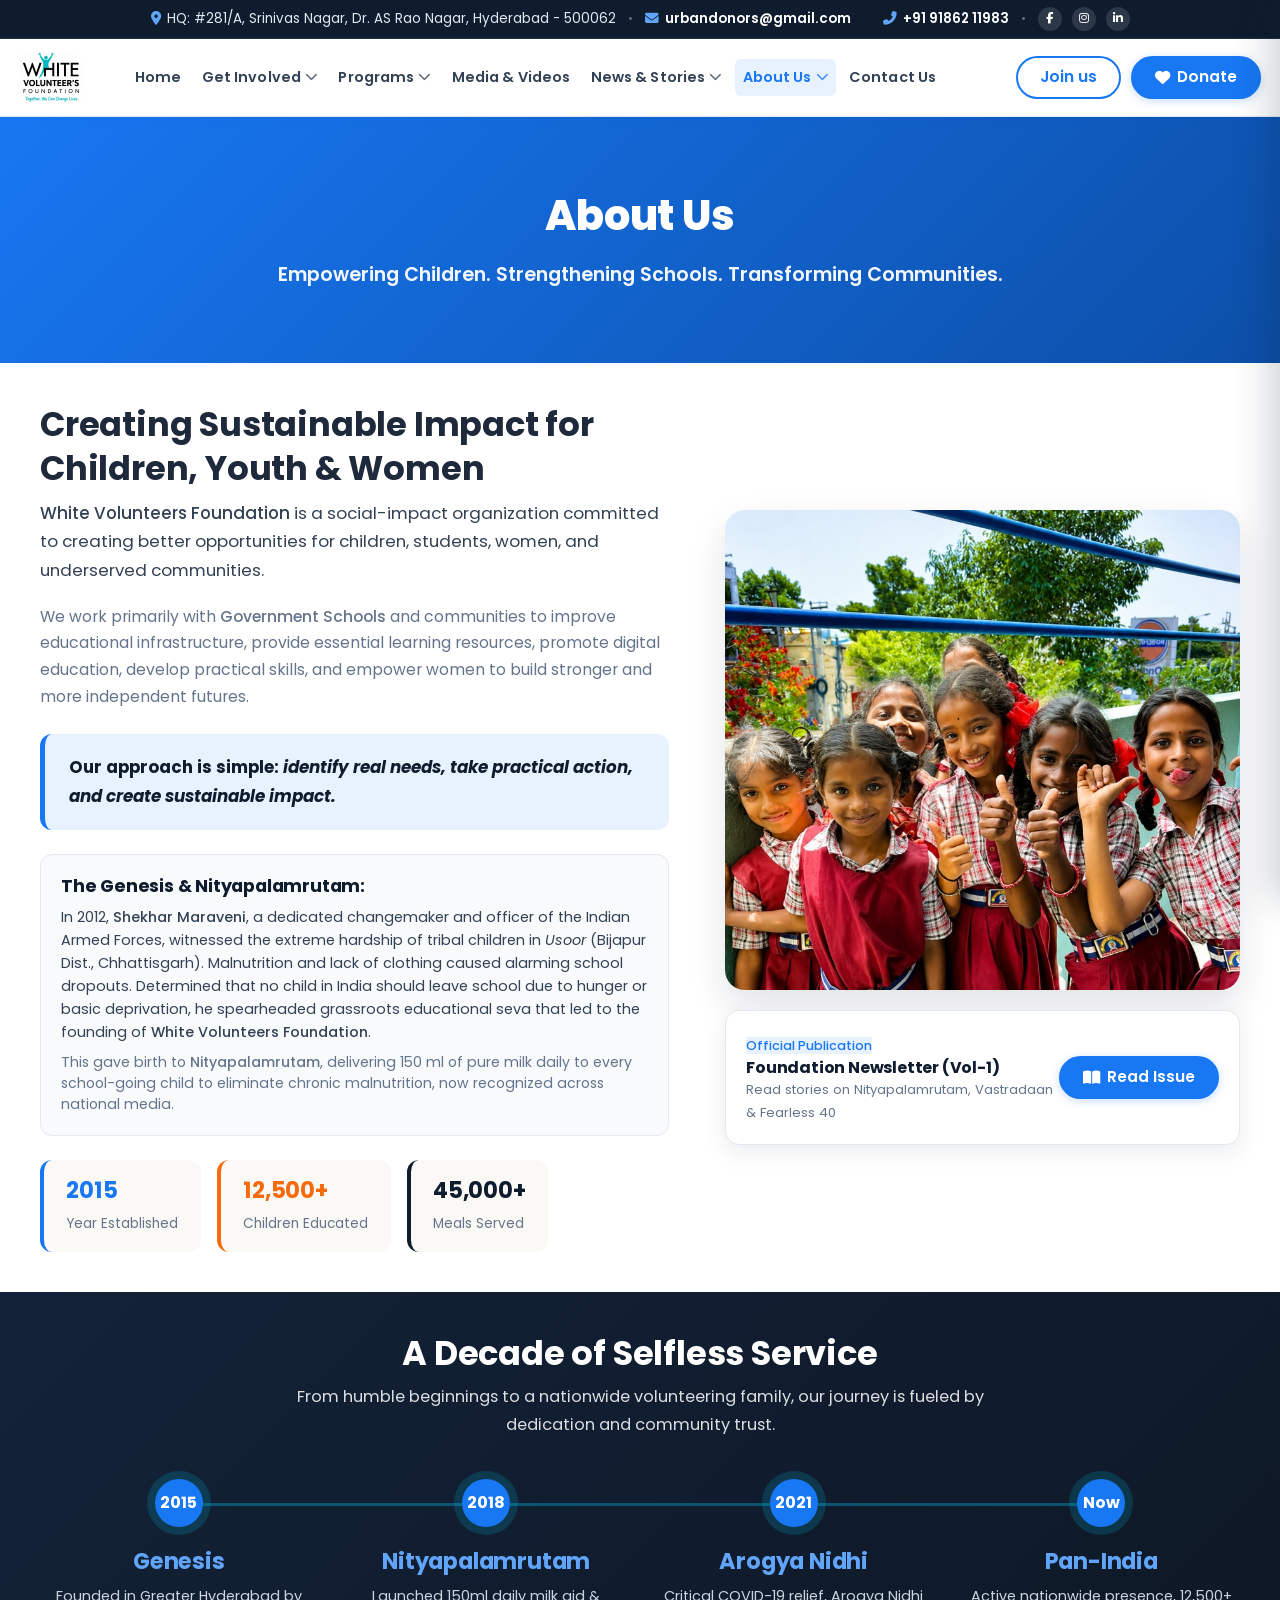
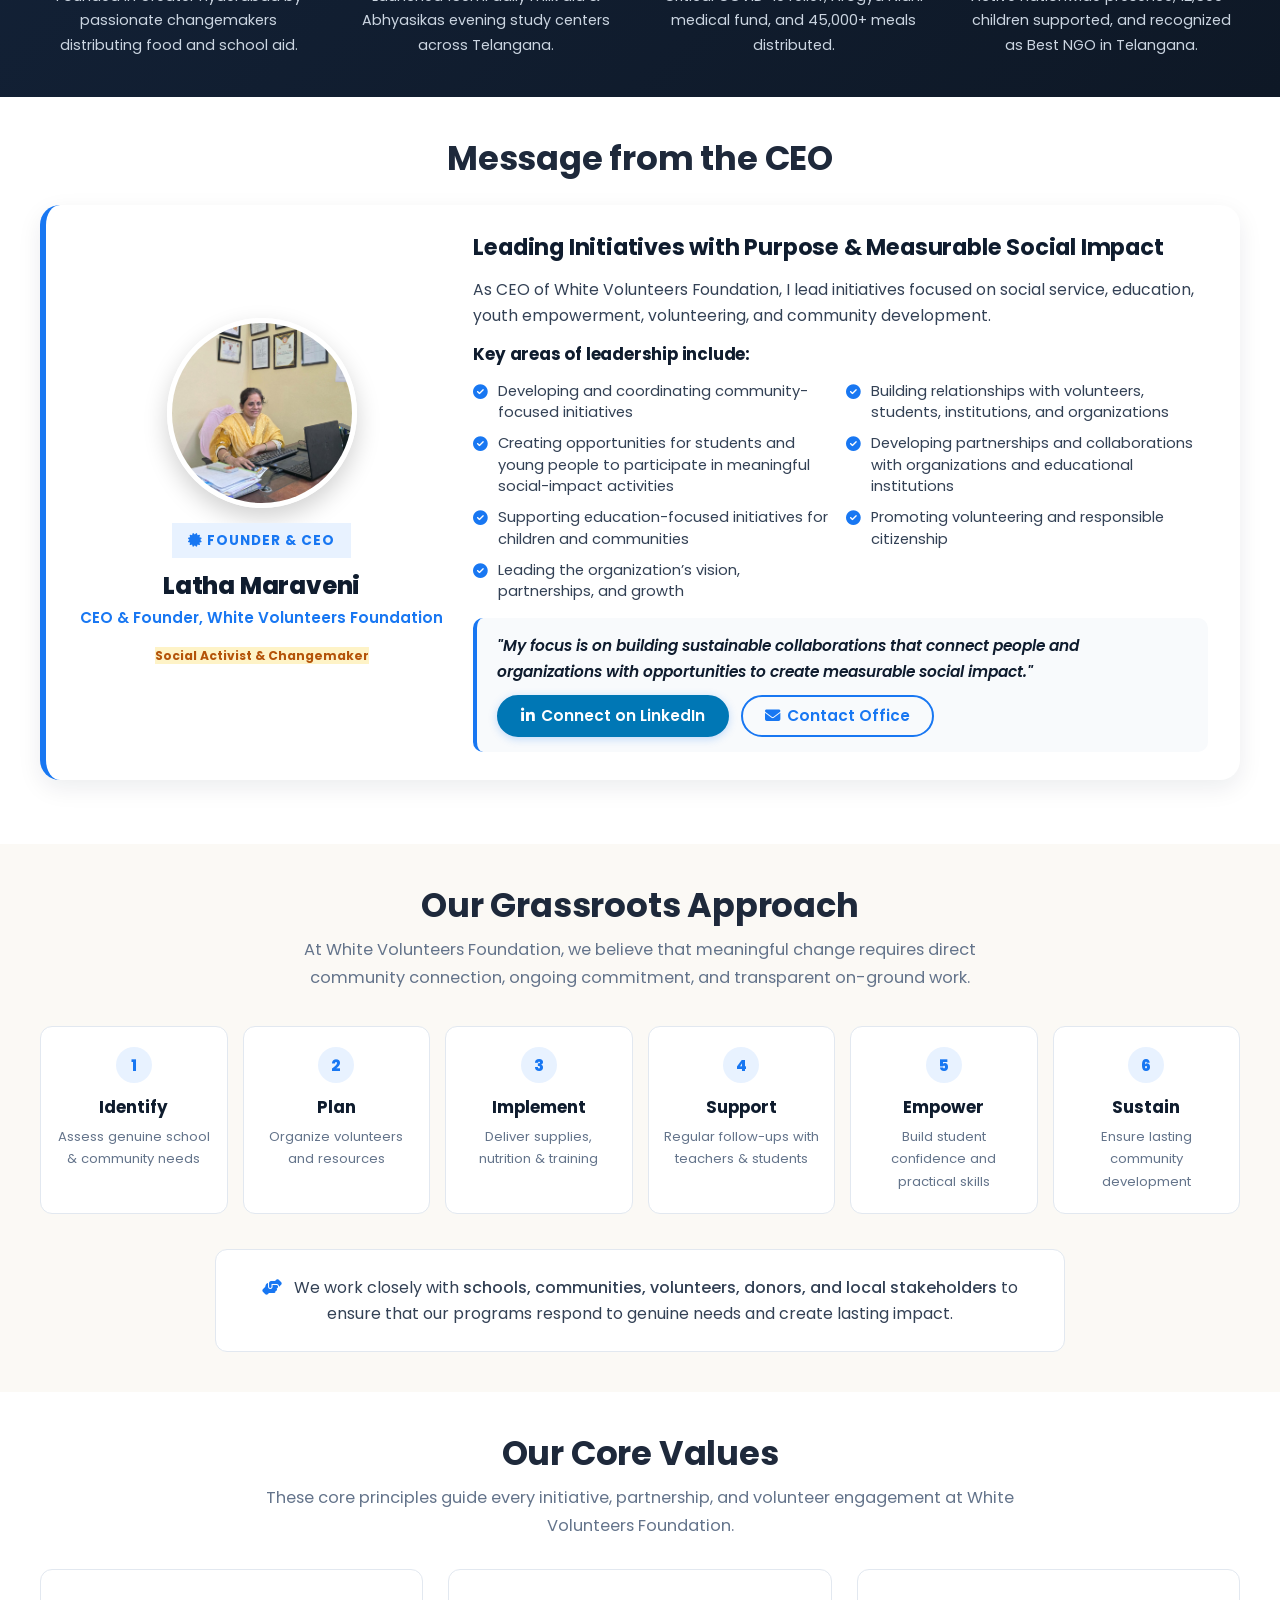
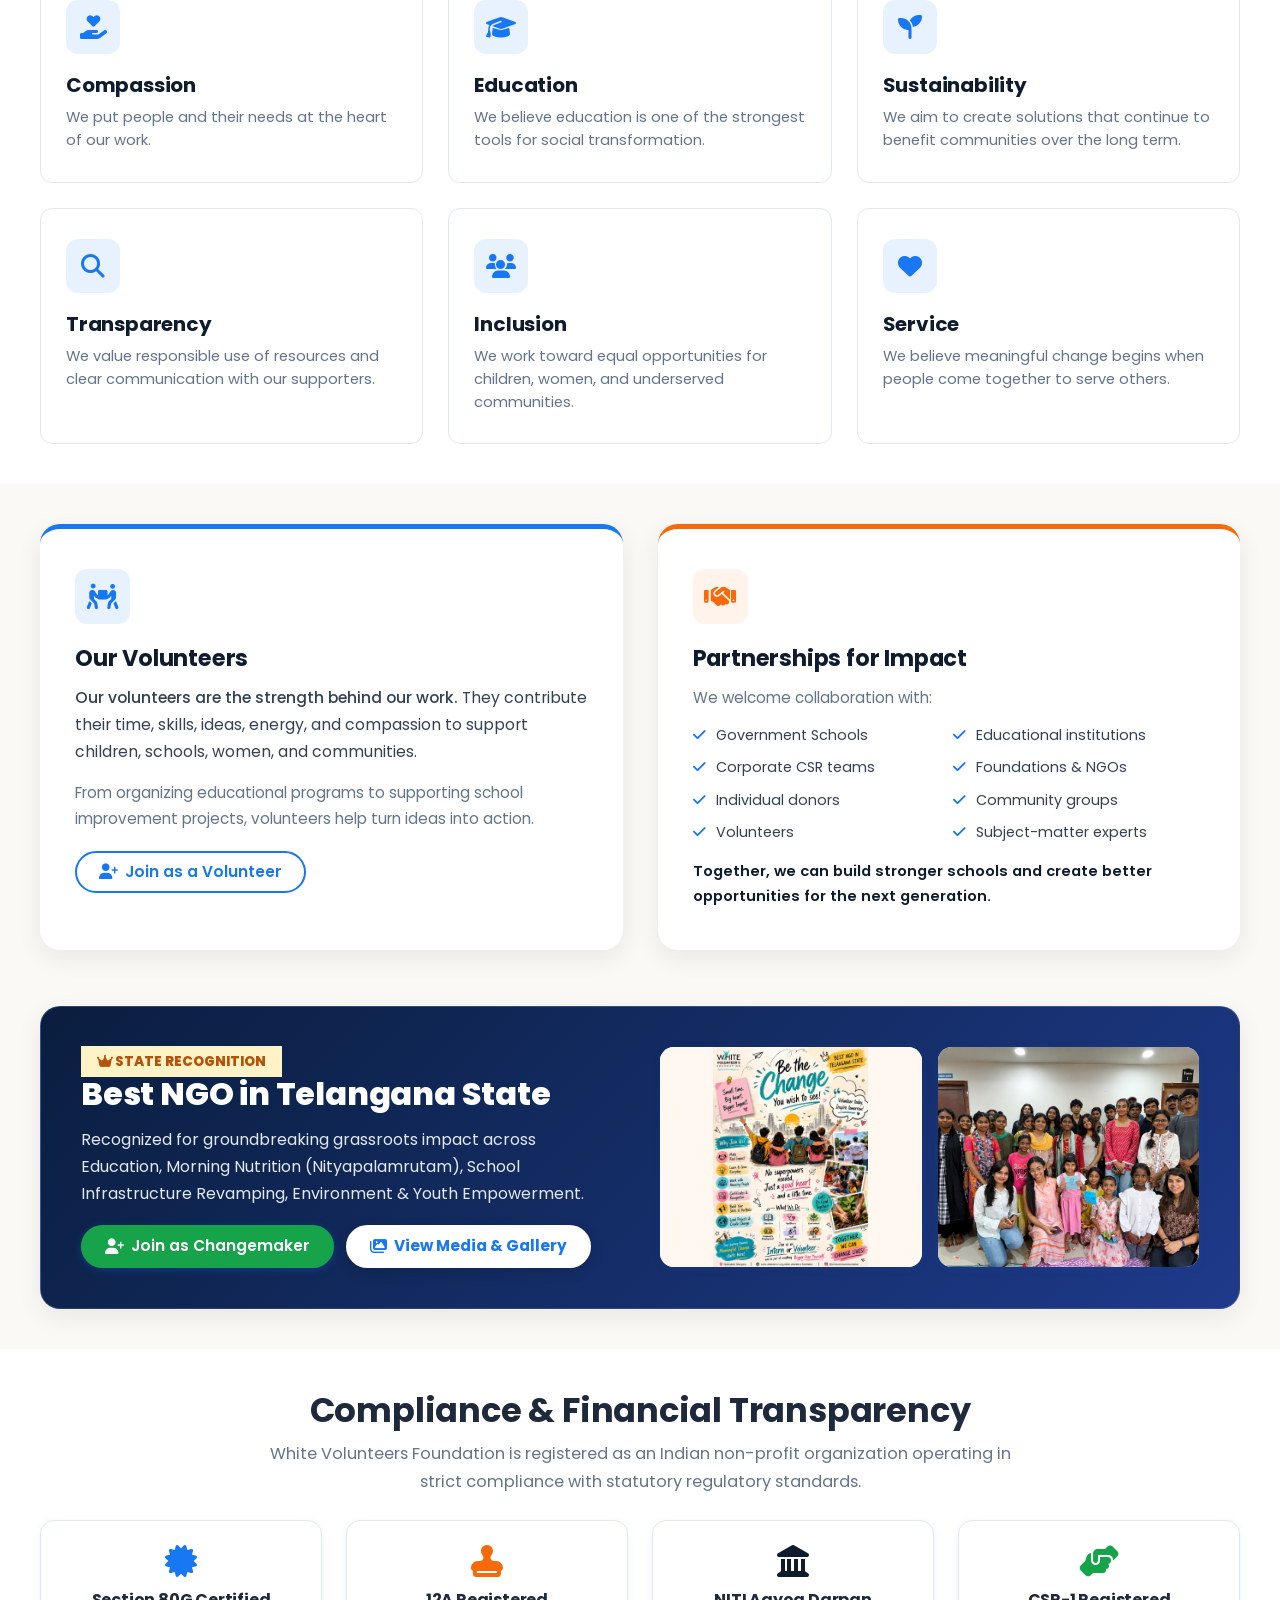
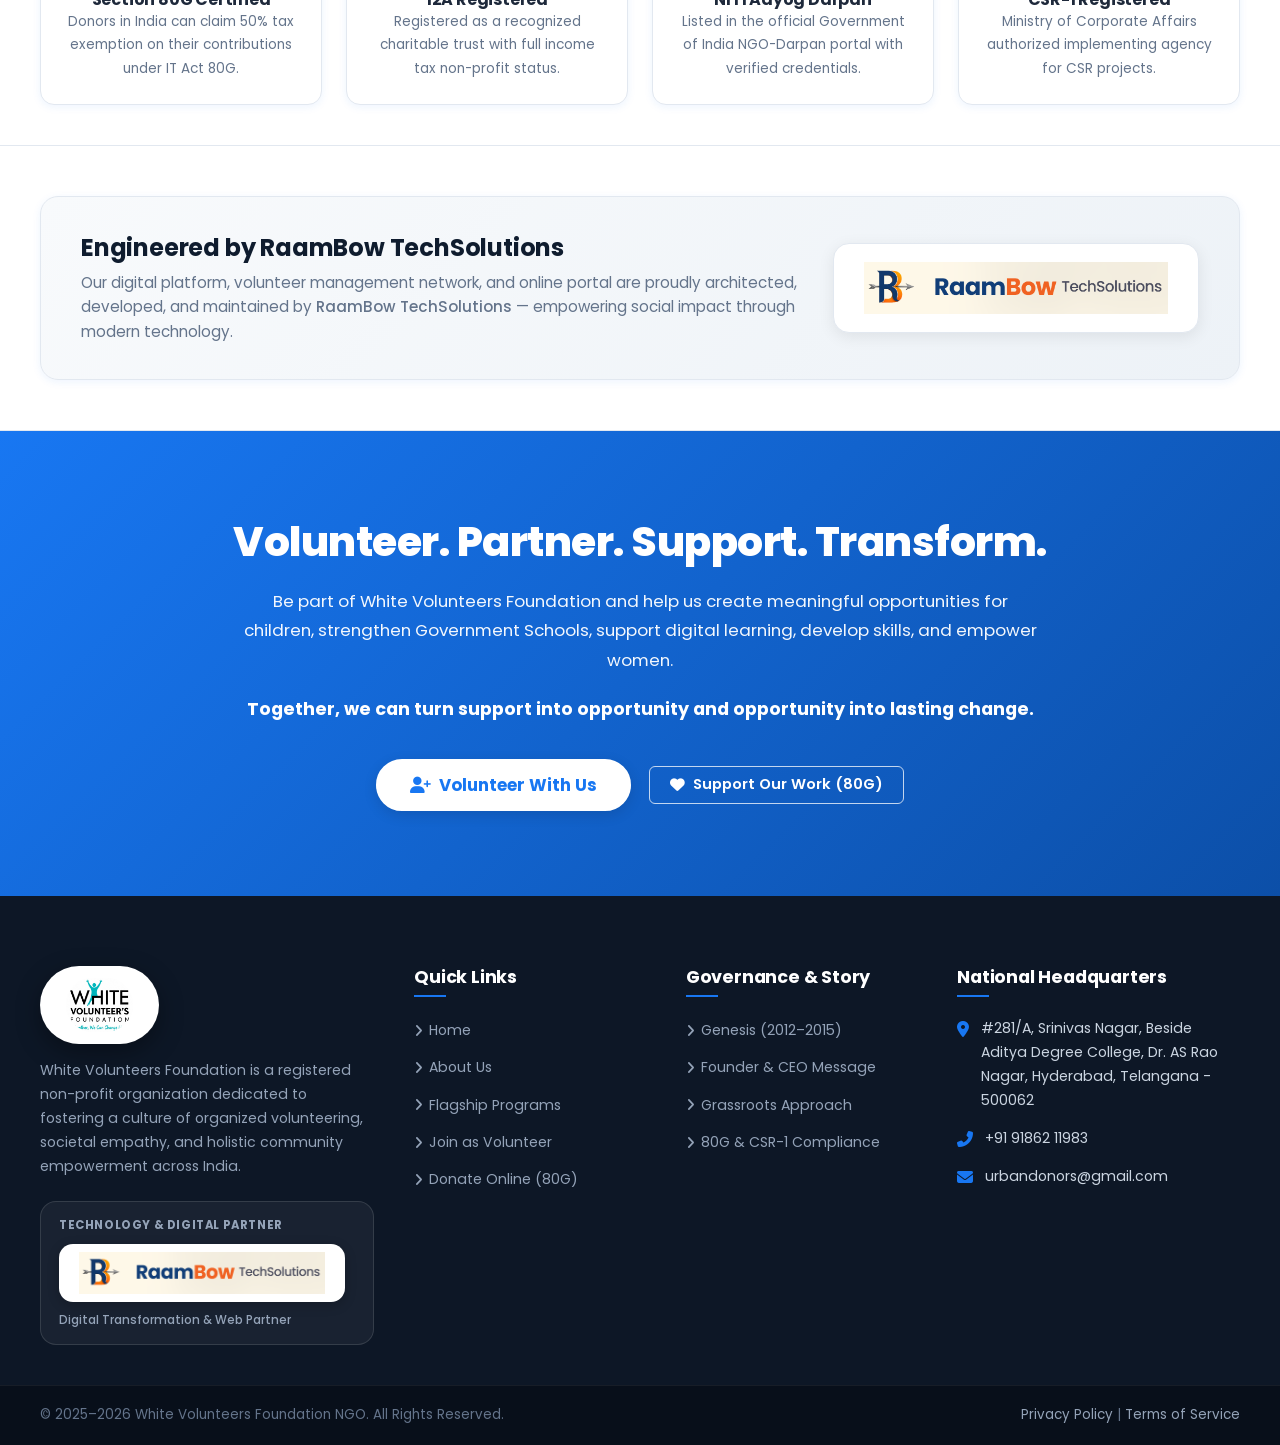
==== commit 9f78cf9b: "Update contact info, direct email form dispatch, fix dropdown overflow, remove floating button, and " ====
--- a/about.html
+++ b/about.html
@@ -52,17 +52,17 @@
   <div class="topbar">
     <div class="container topbar-container">
       <div class="topbar-group">
-        <span class="topbar-item"><i class="fas fa-map-marker-alt"></i> HQ: Greater Hyderabad, Telangana - 500083</span>
+        <span class="topbar-item"><i class="fas fa-map-marker-alt"></i> HQ: #281/A, Srinivas Nagar, Dr. AS Rao Nagar, Hyderabad - 500062</span>
         <span class="topbar-sep">&bull;</span>
-        <span class="topbar-item"><i class="fas fa-envelope"></i> <a href="mailto:founderwvfindia@wvfindia.org">founderwvfindia@wvfindia.org</a></span>
+        <span class="topbar-item"><i class="fas fa-envelope"></i> <a href="mailto:urbandonors@gmail.com">urbandonors@gmail.com</a></span>
       </div>
 
       <div class="topbar-group">
-        <span class="topbar-item"><i class="fas fa-phone-alt"></i> <a href="tel:+919100894893">+91 91008 94893</a> / <a href="tel:+918400996611">84009 96611</a> / <a href="tel:+919186211983">91862 11983</a></span>
+        <span class="topbar-item"><i class="fas fa-phone-alt"></i> <a href="tel:+919186211983">+91 91862 11983</a></span>
         <span class="topbar-sep">&bull;</span>
         <div class="topbar-socials">
           <a href="https://www.facebook.com/www.wvfindia.org?mibextid=rS40aB7S9Ucbxw6v" target="_blank" aria-label="Facebook"><i class="fab fa-facebook-f"></i></a>
-          <a href="https://www.instagram.com/p/DHYTIrJPWHr/?igsh=NXNieDFqODU4czhj" target="_blank" aria-label="Instagram"><i class="fab fa-instagram"></i></a>
+          <a href="https://www.instagram.com/reel/Da6GOGvSMWw/?stkn=bHlpNWhpMzR2dXZw" target="_blank" aria-label="Instagram"><i class="fab fa-instagram"></i></a>
           <a href="https://in.linkedin.com/in/latha-maraveni-44308a165" target="_blank" aria-label="LinkedIn"><i class="fab fa-linkedin-in"></i></a>
         </div>
       </div>
@@ -293,8 +293,8 @@
       <button class="btn btn-primary" style="width: 100%; border-radius: 50px; font-weight: 700; padding: 12px;" onclick="openDonateModal(1000, 'Mobile Drawer')"><i class="fas fa-heart"></i> Donate Now</button>
       <button class="btn btn-outline" style="width: 100%; border-radius: 50px; font-weight: 600; padding: 10px;" onclick="openVolunteerModal('Mobile Drawer')"><i class="fas fa-user-plus"></i> Join as Volunteer</button>
       <div class="drawer-quick-contact">
-        <a href="tel:+919100894893" class="quick-contact-btn"><i class="fas fa-phone-alt"></i> Call Us</a>
-        <a href="https://wa.me/919100894893" target="_blank" class="quick-contact-btn whatsapp"><i class="fab fa-whatsapp"></i> WhatsApp</a>
+        <a href="tel:+919186211983" class="quick-contact-btn"><i class="fas fa-phone-alt"></i> Call Us</a>
+        <a href="https://wa.me/919186211983" target="_blank" class="quick-contact-btn whatsapp"><i class="fab fa-whatsapp"></i> WhatsApp</a>
       </div>
     </div>
   </div>
@@ -756,15 +756,15 @@
             <h4>National Headquarters</h4>
             <div class="footer-contact-item">
               <i class="fas fa-map-marker-alt"></i>
-              <span>#10-551, Nagaram, Keesara, Greater Hyderabad, Telangana - 500083</span>
+              <span>#281/A, Srinivas Nagar, Beside Aditya Degree College, Dr. AS Rao Nagar, Hyderabad, Telangana - 500062</span>
             </div>
             <div class="footer-contact-item">
               <i class="fas fa-phone-alt"></i>
-              <span><a href="tel:+919100894893" style="color: inherit;">+91 91008 94893</a> / <a href="tel:+918400996611" style="color: inherit;">84009 96611</a></span>
+              <span><a href="tel:+919186211983" style="color: inherit;">+91 91862 11983</a></span>
             </div>
             <div class="footer-contact-item">
               <i class="fas fa-envelope"></i>
-              <span><a href="mailto:founderwvfindia@wvfindia.org" style="color: inherit;">founderwvfindia@wvfindia.org</a></span>
+              <span><a href="mailto:urbandonors@gmail.com" style="color: inherit;">urbandonors@gmail.com</a></span>
             </div>
           </div>
         </div>
@@ -844,7 +844,7 @@
           <div style="display: grid; grid-template-columns: 1fr 1fr; gap: 1rem;">
             <div class="form-group">
               <label for="volPhone">Phone / WhatsApp *</label>
-              <input type="tel" id="volPhone" class="form-control" placeholder="+91 91008 94893" required>
+              <input type="tel" id="volPhone" class="form-control" placeholder="+91 91862 11983" required>
             </div>
             <div class="form-group">
               <label for="volEmail">Email *</label>
--- a/assets/css/style.css
+++ b/assets/css/style.css
@@ -401,21 +401,26 @@
   position: absolute;
   top: 100%;
   left: 0;
-  width: 260px;
-  background: #ffffff;
-  border-radius: var(--radius-md);
-  box-shadow: var(--shadow-lg);
-  border: 1px solid var(--border-color);
-  padding: 12px 0;
+  min-width: 320px;
+  width: max-content;
+  max-width: 400px;
+  background: #ffffff !important;
+  border-radius: 12px;
+  box-shadow: 0 12px 36px rgba(0, 0, 0, 0.16), 0 2px 8px rgba(0, 0, 0, 0.06);
+  border: 1px solid rgba(0, 0, 0, 0.09);
+  padding: 8px 0;
   opacity: 0;
   visibility: hidden;
-  transform: translateY(12px);
-  transition: var(--transition);
-  z-index: 1005;
-}
-
-/* Align right-hand dropdown menus to the right edge of parent item to avoid overlapping adjacent links */
-.nav-item:nth-last-child(-n+2) .dropdown-menu {
+  transform: translateY(10px);
+  transition: opacity 0.2s ease, transform 0.2s ease, visibility 0.2s;
+  z-index: 1100;
+  list-style: none;
+  margin: 0;
+  pointer-events: none;
+}
+
+/* Align right-hand dropdown menus to the right edge of parent item to avoid viewport cutoff */
+.nav-item:nth-last-child(-n+3) .dropdown-menu {
   left: auto;
   right: 0;
 }
@@ -424,28 +429,32 @@
   opacity: 1;
   visibility: visible;
   transform: translateY(0);
+  pointer-events: auto;
 }
 
 .dropdown-item {
-  padding: 13px 22px;
-  color: var(--dark);
-  font-size: 1.08rem;
+  padding: 11px 22px;
+  color: var(--secondary, #0f1c2e);
+  font-size: 0.94rem;
   font-weight: 600;
   display: flex;
   align-items: center;
-  gap: 12px;
-  transition: var(--transition);
+  gap: 10px;
+  white-space: nowrap;
+  transition: all 0.2s ease;
+  line-height: 1.4;
+  text-decoration: none;
 }
 
 .dropdown-item i {
   color: var(--primary);
-  font-size: 1rem;
+  font-size: 0.92rem;
 }
 
 .dropdown-item:hover {
-  background: var(--primary-light);
-  color: var(--primary);
-  padding-left: 24px;
+  background: var(--primary-light, #eff6ff);
+  color: var(--primary, #1877f2);
+  padding-left: 26px;
 }
 
 /* Mega Menu Dropdowns */
@@ -2426,32 +2435,7 @@
 .toast-success { border-left-color: #10b981; }
 .toast-info { border-left-color: var(--primary); }
 
-/* Floating Donate Pill */
-.floating-donate-btn {
-  position: fixed;
-  bottom: 25px;
-  right: 25px;
-  background: linear-gradient(135deg, var(--primary) 0%, #0c4fa8 100%);
-  color: #ffffff;
-  padding: 12px 24px;
-  border-radius: var(--radius-pill);
-  box-shadow: 0 8px 24px rgba(24, 119, 242, 0.4);
-  font-weight: 700;
-  display: flex;
-  align-items: center;
-  gap: 8px;
-  z-index: 990;
-  transition: var(--transition);
-  border: 1px solid rgba(255, 255, 255, 0.25);
-  cursor: pointer;
-}
-
-.floating-donate-btn:hover {
-  background: linear-gradient(135deg, var(--primary-dark) 0%, #093c80 100%);
-  color: #ffffff;
-  transform: translateY(-3px) scale(1.04);
-  box-shadow: 0 12px 30px rgba(24, 119, 242, 0.5);
-}
+/* Floating Donate Pill Removed */
 
 /* ==========================================================================
    Responsive Breakpoints & Mobile Interface Optimizations
@@ -2526,8 +2510,51 @@
   .section-padding { padding: 36px 0; }
   .section-padding-sm { padding: 20px 0; }
   
-  /* Topbar & Header */
-  .topbar { display: none !important; }
+  /* Topbar on Mobile - Fully Visible, Centered & Clean */
+  .topbar {
+    display: block !important;
+    padding: 6px 0;
+    font-size: 0.76rem;
+    background: var(--secondary, #0f1c2e);
+    border-bottom: 1px solid rgba(255, 255, 255, 0.1);
+  }
+  .topbar .container,
+  .topbar-container {
+    display: flex !important;
+    flex-direction: column !important;
+    gap: 4px !important;
+    padding: 0 10px !important;
+    text-align: center !important;
+    align-items: center !important;
+  }
+  .topbar-group {
+    display: flex !important;
+    flex-wrap: wrap !important;
+    justify-content: center !important;
+    align-items: center !important;
+    gap: 6px 10px !important;
+    width: 100% !important;
+  }
+  .topbar-item {
+    font-size: 0.74rem !important;
+    white-space: normal !important;
+    line-height: 1.35 !important;
+    text-align: center !important;
+  }
+  .topbar-sep {
+    display: inline-block !important;
+    opacity: 0.4;
+  }
+  .topbar-socials {
+    display: inline-flex !important;
+    gap: 8px !important;
+    margin-left: 2px !important;
+  }
+  .topbar-socials a {
+    width: 22px !important;
+    height: 22px !important;
+    font-size: 0.68rem !important;
+  }
   .site-header { padding: 2px 0; }
   .navbar { padding: 0.55rem 0; }
   .nav-menu { display: none !important; visibility: hidden !important; }
@@ -2627,14 +2654,6 @@
     gap: 12px;
   }
 
-  /* Floating Quick Action Button */
-  .floating-donate-btn {
-    bottom: 18px;
-    right: 18px;
-    padding: 10px 18px;
-    font-size: 0.88rem;
-  }
-
   /* Override inline multi-column grids on mobile */
   [style*="grid-template-columns: 1fr 1fr"],
   [style*="grid-template-columns: 1.1fr 0.9fr"],
@@ -2670,10 +2689,6 @@
   .header-actions .btn-primary { padding: 7px 12px; font-size: 0.8rem; }
   .stats-grid { grid-template-columns: 1fr; }
   .campaign-stats-grid { grid-template-columns: 1fr; }
-  .floating-donate-btn {
-    padding: 9px 14px;
-    font-size: 0.82rem;
-  }
 }
 
 /* --- CEO Message / Leadership Note --- */
@@ -3345,6 +3360,15 @@
   grid-template-columns: 1.15fr 1fr;
 }
 
+@media (min-width: 901px) {
+  .campaign-editorial-row.reverse-layout .campaign-poster-col {
+    order: 2;
+  }
+  .campaign-editorial-row.reverse-layout .campaign-details-col {
+    order: 1;
+  }
+}
+
 .campaign-poster-col {
   text-align: center;
   display: flex;
